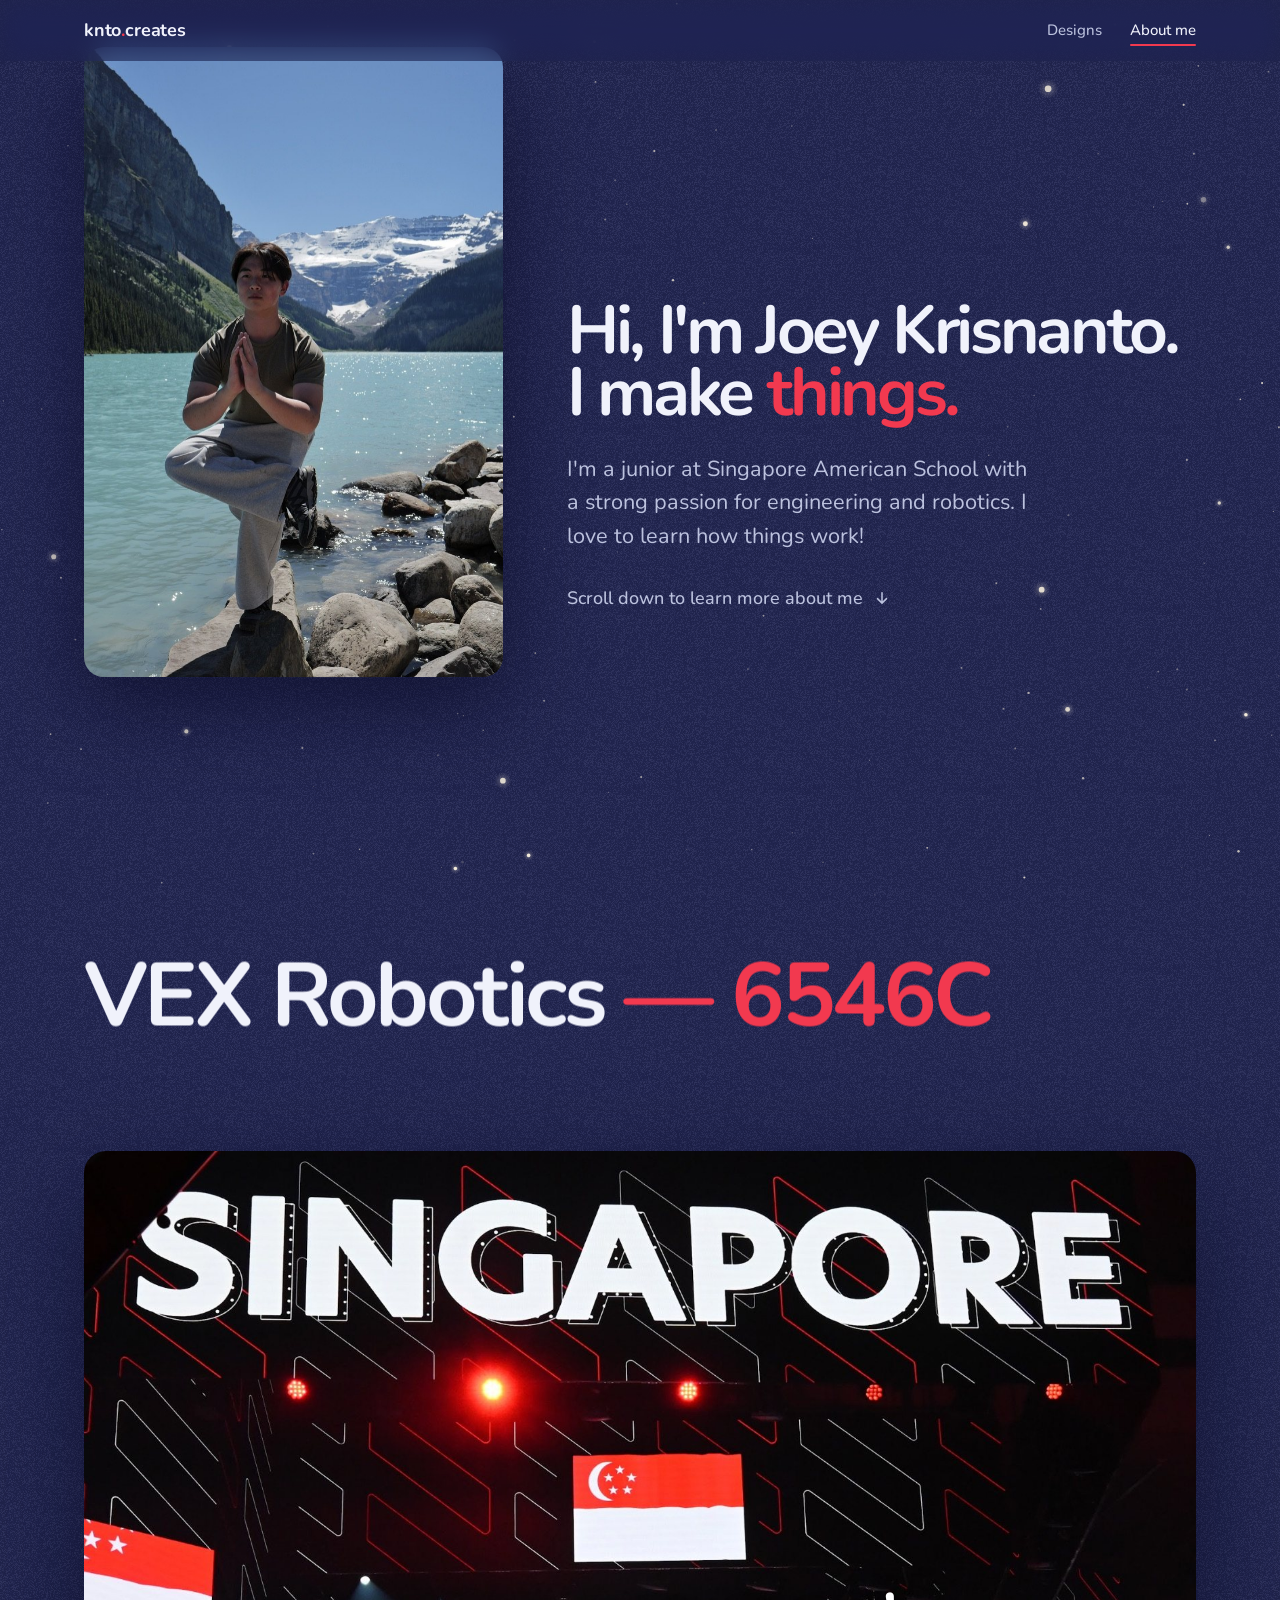
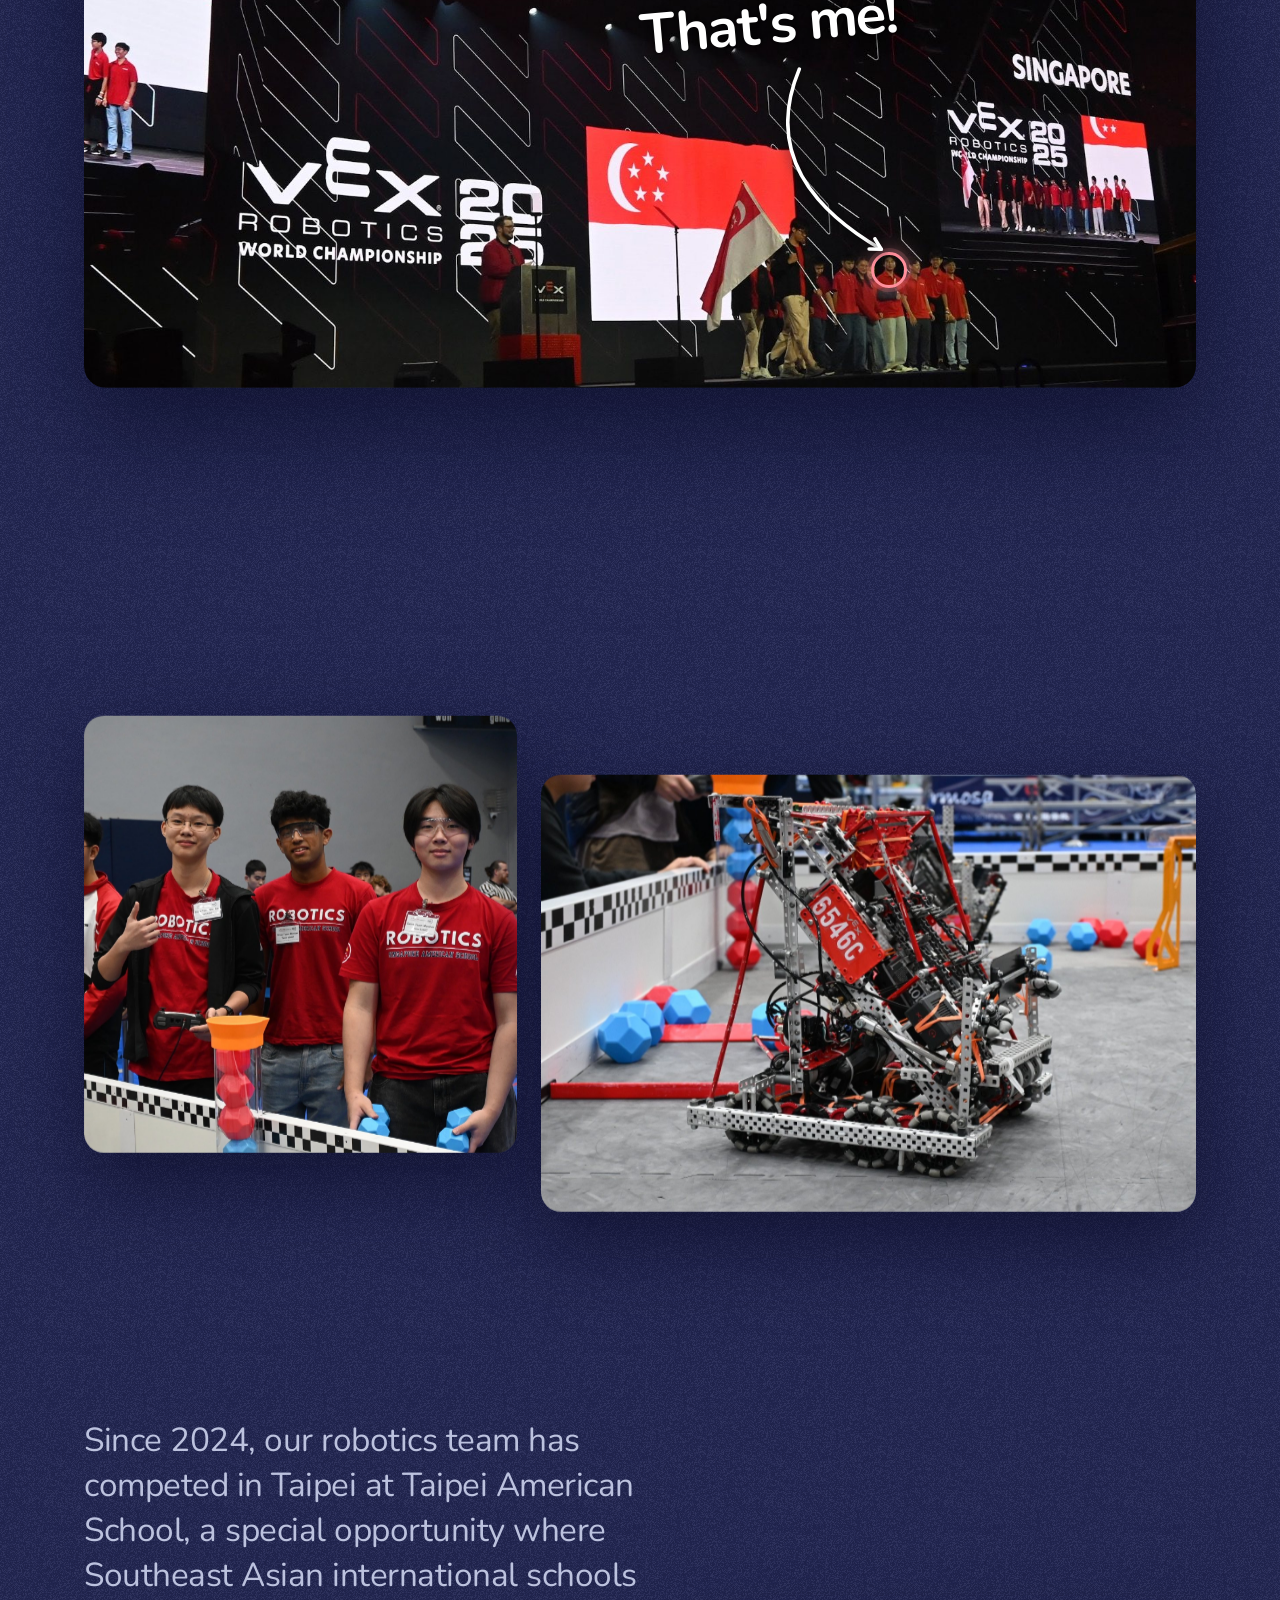
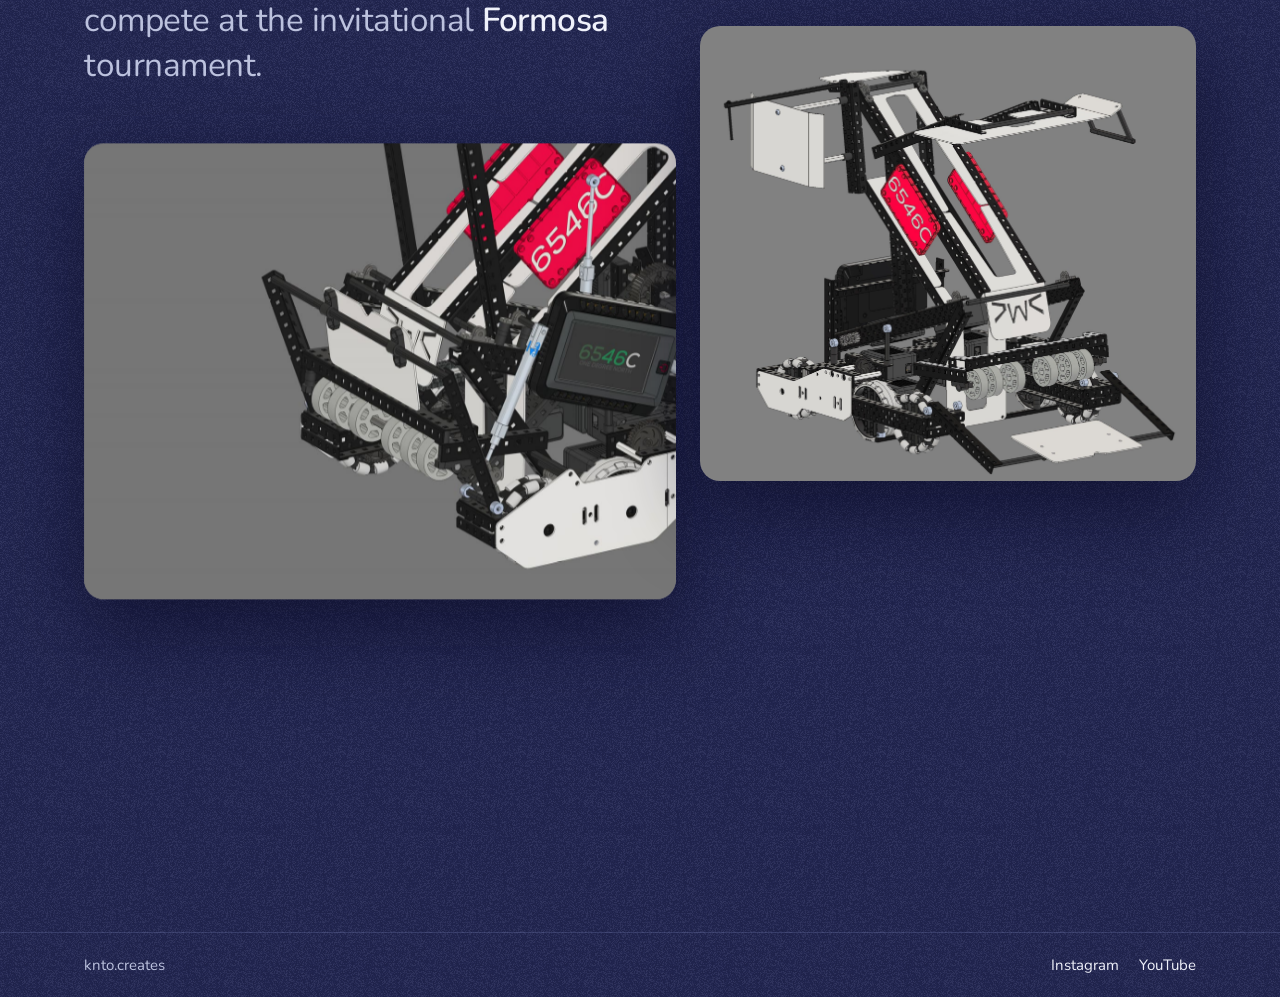
==== about.html @ 9577319a "Red accents, larger Worlds photo, team story and reliable CAD clip Accent color is now red across th" ====
<!doctype html>
<html lang="en">
<head>
  <meta charset="utf-8" />
  <meta name="viewport" content="width=device-width, initial-scale=1" />
  <script>document.documentElement.classList.add("js")</script>
  <link rel="preconnect" href="https://fonts.googleapis.com" />
  <link rel="preconnect" href="https://fonts.gstatic.com" crossorigin />
  <link href="https://fonts.googleapis.com/css2?family=Nunito:wght@400;500;600;700&display=swap" rel="stylesheet" />
  <link rel="stylesheet" href="css/style.css?v=__V__" />
  <script type="importmap">
    { "imports": {
      "three": "./vendor/three/three.module.js",
      "three/addons/": "./vendor/three/addons/"
    } }
  </script>
  <title>About me | knto.creates</title>
  <meta name="description" content="Free Fusion 360 designs, explained and fabricated with 3D printing and laser cutting." />
</head>
<body>
  <header class="nav">
    <div class="wrap">
      <a class="logo" href="index.html">knto<span class="dot">.</span>creates</a>
      <nav class="nav-links" aria-label="Main">
        <a href="index.html#designs">Designs</a>
        <a href="about.html" aria-current="page">About me</a>
      </nav>
    </div>
  </header>
  <main>
    <section class="about-hero wrap">
      <figure class="me" data-float="0.06" data-fade>
        <img src="images/joey-lake.jpg" width="723" height="1086" alt="Joey balancing on one leg on a rock at a glacier lake" />
      </figure>
      <div class="about-hero-text" data-float="-0.08" data-fade>
        <h1 class="big">
          <span class="line-mask"><span style="--i:0">Hi, I'm Joey Krisnanto.</span></span>
          <span class="line-mask"><span style="--i:1">I make <span class="accent">things.</span></span></span>
        </h1>
        <p class="bio" data-enter style="--i:3">I'm a junior at Singapore American School with a strong passion for engineering and robotics. I love to learn how things work!</p>
        <a class="scroll-more" href="#vex" data-enter style="--i:4">
          Scroll down to learn more about me
          <svg width="18" height="18" viewBox="0 0 24 24" fill="none" stroke="currentColor" stroke-width="2" stroke-linecap="round" stroke-linejoin="round" aria-hidden="true"><path d="M12 5v14M6 13l6 6 6-6"/></svg>
        </a>
      </div>
    </section>

    <section class="vex wrap" id="vex">
      <h2 data-reveal data-float="0.04">VEX Robotics <span class="team">&mdash; 6546C</span></h2>

      <figure class="vex-photo" id="vex-photo">
        <img src="images/vex-worlds-2025.jpg" width="1642" height="1236" loading="lazy" alt="Team Singapore walking on stage at the VEX Robotics World Championship 2025" />
        <span class="target" style="--x:72.4%; --y:86%"></span>
        <p class="thats-me" id="thats-me" style="--x:50%; --y:52%">That's me!</p>
        <svg class="pointer" id="pointer" aria-hidden="true"><path id="pointer-path" /><path id="pointer-head" /></svg>
      </figure>

      <p class="story" data-reveal data-float="0.05">I've represented Singapore at both the <strong>2024 VIQC Middle School World Championship</strong> and the <strong>2025 V5RC High School World Championship</strong>.</p>

      <div class="duo">
        <figure data-reveal data-float="0.04"><img src="images/team-6546c.jpg" width="1518" height="1532" loading="lazy" alt="Joey with two teammates from team 6546C at the field" /></figure>
        <figure data-reveal data-float="0.09" style="--i:1"><img src="images/robot-6546c-formosa.jpg" width="1500" height="1000" loading="lazy" alt="Team 6546C's robot on the field at the Formosa tournament" /></figure>
      </div>

      <p class="story" data-reveal data-float="0.05">Since 2024, our robotics team has competed in Taipei at Taipei American School, a special opportunity where Southeast Asian international schools compete at the invitational <strong>Formosa</strong> tournament.</p>

      <div class="cad-grid">
        <figure class="cad-video" data-reveal data-float="0.04">
          <video id="cad-video" src="media/robot-slider.mp4" poster="media/robot-slider-poster.jpg" width="1280" height="986" muted playsinline preload="auto" aria-label="Fusion 360 motion study of the robot's pneumatic slider folding out the front flap"></video>
          <button class="replay" id="replay" type="button" hidden>
            <svg viewBox="0 0 24 24" width="18" height="18" fill="none" stroke="currentColor" stroke-width="2" stroke-linecap="round" stroke-linejoin="round" aria-hidden="true"><path d="M3 12a9 9 0 1 0 3-6.7L3 8"/><path d="M3 3v5h5"/></svg>
            <span>Replay</span>
          </button>
        </figure>
        <figure class="cad-still" data-reveal data-float="0.09" style="--i:1">
          <img src="images/robot-6546c.jpg" width="2000" height="1833" loading="lazy" alt="Fusion 360 render of team 6546C's VEX robot" />
        </figure>
      </div>

      <p class="story" data-reveal data-float="0.05">My role on my robotics team, <strong>6546C</strong>, is the designer. I CAD and test robots in Fusion before they're even built.</p>
    </section>
  </main>
  <footer>
    <div class="wrap">
      <span>knto.creates</span>
      <span class="links"><a href="#" data-social="instagram">Instagram</a><a href="#" data-social="youtube">YouTube</a></span>
    </div>
  </footer>
  <script type="module" src="js/site.js?v=__V__"></script>
  <script>
    // Animated arrow from "That's me!" to Joey, both drawn on top of the photo
    const photo = document.getElementById("vex-photo"), label = document.getElementById("thats-me");
    const svg = document.getElementById("pointer"), path = document.getElementById("pointer-path"), head = document.getElementById("pointer-head");
    function drawArrow() {
      const W = photo.clientWidth, H = photo.clientHeight;
      svg.setAttribute("viewBox", `0 0 ${W} ${H}`);
      const tx = W * 0.724, ty = H * 0.86, r = Math.max(14, W * 0.014);
      const sx = label.offsetLeft + label.offsetWidth * 0.62, sy = label.offsetTop + label.offsetHeight + 6;
      const ex = tx - r * 0.5, ey = ty - r - 6;
      const cx = sx - W * 0.04, cy = (sy + ey) / 2 + H * 0.02;
      path.setAttribute("d", `M${sx} ${sy} Q${cx} ${cy} ${ex} ${ey}`);
      const ang = Math.atan2(ey - cy, ex - cx), s = Math.max(10, W * 0.011);
      head.setAttribute("d", `M${ex - s * Math.cos(ang - 0.5)} ${ey - s * Math.sin(ang - 0.5)} L${ex} ${ey} L${ex - s * Math.cos(ang + 0.5)} ${ey - s * Math.sin(ang + 0.5)}`);
      path.style.setProperty("--len", Math.ceil(path.getTotalLength()) + 2); head.style.setProperty("--len", 40);
    }
    const img = photo.querySelector("img");
    (img.complete ? Promise.resolve() : new Promise((r) => (img.onload = r))).then(drawArrow);
    document.fonts.ready.then(drawArrow);
    addEventListener("resize", drawArrow);
    new IntersectionObserver(([e], o) => { if (e.isIntersecting) { drawArrow(); photo.classList.add("play"); o.disconnect(); } }, { threshold: 0.5 }).observe(photo);

    // Fusion recording: plays once when it is fully in view, then rests on its last frame.
    // If the browser blocks autoplay (e.g. Safari Low Power Mode) the button offers Play instead.
    const vid = document.getElementById("cad-video"), btn = document.getElementById("replay"), btnLabel = btn.querySelector("span");
    vid.muted = true; vid.defaultMuted = true; vid.playbackRate = 0.75;
    const start = () => { vid.currentTime = 0; vid.playbackRate = 0.75; btn.hidden = true;
      vid.play().catch(() => { btnLabel.textContent = "Play"; btn.hidden = false; }); };
    vid.addEventListener("ended", () => { btnLabel.textContent = "Replay"; btn.hidden = false; });
    btn.addEventListener("click", start);
    vid.addEventListener("click", () => { if (vid.paused) start(); });
    if (matchMedia("(prefers-reduced-motion: reduce)").matches) { btnLabel.textContent = "Play"; btn.hidden = false; }
    else new IntersectionObserver(([e], o) => { if (e.intersectionRatio >= 0.85) { o.disconnect(); setTimeout(start, 350); } }, { threshold: [0.85] }).observe(vid);
  </script>
</body>
</html>
---- css/style.css ----
/* ---- Colors: gym + macOS browser palette, saturated ---- */
:root {
  --bg: #222650;
  --surface: rgba(17, 19, 46, 0.62);
  --surface-solid: #15173a;
  --surface-raised: #262f4f;
  --text: #f0f2fb;
  --muted: #bcc2de;
  --line: rgba(180, 190, 255, 0.16);
  --accent: #f2394f;
  --accent-hover: #ff5a6d;
  --sky: #ff8f9c;
  --rose: #e04b70;
  --wine: #5c2440;
  --ease-out: cubic-bezier(0.23, 1, 0.32, 1);
  --gutter: clamp(16px, 5vw, 64px);
  --max: 1240px;
  color-scheme: dark;
  font-family: 'Avenir Next', Avenir, 'Nunito', system-ui, sans-serif;
  color: var(--text);
}

@view-transition { navigation: auto; }
::view-transition-old(root), ::view-transition-new(root) { animation-duration: 260ms; animation-timing-function: var(--ease-out); }
::view-transition-group(*) { animation-duration: 520ms; animation-timing-function: var(--ease-out); }

* { box-sizing: border-box; }
html { scroll-behavior: smooth; }
html { background: var(--bg) var(--grain, none) repeat; }
body { margin: 0; min-height: 100vh; display: flex; flex-direction: column; background: transparent; -webkit-font-smoothing: antialiased; }
.sky { position: fixed; inset: 0; width: 100vw; height: 100vh; z-index: 0; pointer-events: none; }
[data-float] { will-change: translate; }
main { flex: 1; position: relative; z-index: 1; }
footer { position: relative; z-index: 1; }
a { color: inherit; }
img { display: block; max-width: 100%; }
button { font: inherit; cursor: pointer; }
::selection { background: var(--wine); color: var(--text); }
:focus-visible { outline: 2px solid var(--sky); outline-offset: 3px; }
.wrap { width: 100%; max-width: var(--max); margin: 0 auto; padding-left: var(--gutter); padding-right: var(--gutter); }
.dot { color: var(--accent); }

/* ---- Nav ---- */
.nav { position: sticky; top: 0; z-index: 20; background: rgba(30, 33, 72, 0.55); backdrop-filter: blur(14px) saturate(140%); -webkit-backdrop-filter: blur(14px) saturate(140%); border-bottom: 1px solid transparent; transition: border-color 200ms ease; }
.nav.scrolled { border-bottom-color: var(--line); }
.nav .wrap { display: flex; align-items: center; justify-content: space-between; height: 60px; }
.logo { font-weight: 700; font-size: 18px; text-decoration: none; letter-spacing: -0.01em; }
.nav-links { display: flex; gap: 28px; }
.nav-links a { position: relative; text-decoration: none; color: var(--muted); font-weight: 500; font-size: 15px; padding: 6px 0; transition: color 160ms ease; }
.nav-links a::after { content: ""; position: absolute; left: 0; right: 0; bottom: 0; height: 2px; border-radius: 2px; background: var(--accent); transform: scaleX(0); transform-origin: right; transition: transform 280ms var(--ease-out); }
.nav-links a:hover { color: var(--text); }
.nav-links a:hover::after, .nav-links a[aria-current="page"]::after { transform: scaleX(1); transform-origin: left; }
.nav-links a[aria-current="page"] { color: var(--text); }

/* ---- Motion ---- */
.line-mask { display: block; clip-path: inset(-0.2em -1em -0.14em -1em); }
.line-mask > span { display: inline-block; transform: translateY(110%); animation: rise 900ms var(--ease-out) forwards; animation-delay: calc(var(--i, 0) * 110ms + 100ms); }
@keyframes rise { to { transform: none; } }
[data-enter] { opacity: 0; transform: translateY(10px); animation: enter 700ms var(--ease-out) forwards; animation-delay: calc(var(--i, 0) * 90ms + 300ms); }
@keyframes enter { to { opacity: 1; transform: none; } }
.js [data-reveal] { opacity: 0; transform: translateY(18px); transition: opacity 700ms var(--ease-out), transform 700ms var(--ease-out); transition-delay: calc(var(--i, 0) * 70ms); }
.js [data-reveal].in { opacity: 1; transform: none; }

/* ---- Home hero ---- */
.hero { min-height: calc(100svh - 60px); display: flex; flex-direction: column; justify-content: center; padding-bottom: 60px; }
.big { white-space: nowrap; font-size: clamp(56px, 15vw, 220px); line-height: 0.92; letter-spacing: -0.05em; font-weight: 700; margin: 0; }
.hero .lede { font-size: clamp(18px, 1.8vw, 22px); color: var(--muted); margin: 28px 0 0; line-height: 1.5; max-width: 40ch; }

/* ---- Designs list ---- */
.section { padding-bottom: 120px; }
.section h2 { font-size: clamp(36px, 5vw, 60px); letter-spacing: -0.035em; margin: 0; line-height: 1; padding-bottom: 20px; border-bottom: 1px solid var(--line); }
.index { list-style: none; margin: 0; padding: 0; }
.row { border-bottom: 1px solid var(--line); }
.row a { display: grid; grid-template-columns: 168px minmax(0, 1fr) 28px; align-items: center; gap: 28px; padding: 20px 0; text-decoration: none; position: relative; }
.row a::before { content: ""; position: absolute; inset: 0 calc(var(--gutter) * -0.5); background: var(--surface); backdrop-filter: blur(10px); -webkit-backdrop-filter: blur(10px); border-radius: 14px; opacity: 0; transition: opacity 240ms ease; z-index: -1; }
.row .thumb { aspect-ratio: 4 / 3; background: var(--surface); overflow: hidden; border-radius: 10px; }
.row .thumb img { width: 100%; height: 100%; object-fit: cover; transition: transform 600ms var(--ease-out); }
.row h3 { margin: 0; font-size: clamp(22px, 2.6vw, 32px); letter-spacing: -0.02em; font-weight: 600; transition: color 200ms ease; }
.row p { margin: 6px 0 0; color: var(--muted); font-size: 16px; line-height: 1.45; max-width: 52ch; }
.row .arrow { color: var(--muted); transition: transform 300ms var(--ease-out), color 200ms ease; }
@media (hover: hover) and (pointer: fine) {
  .row a:hover::before { opacity: 1; }
  .row a:hover h3 { color: var(--sky); }
  .row a:hover .thumb img { transform: scale(1.06); }
  .row a:hover .arrow { transform: translateX(6px); color: var(--text); }
}

/* ---- Buttons ---- */
.btn { display: inline-flex; align-items: center; gap: 10px; text-decoration: none; padding: 11px 16px; border-radius: 10px; font-weight: 600; font-size: 15px; background: var(--surface-raised); border: 1px solid #34406a; color: var(--text); transition: transform 160ms var(--ease-out), background-color 160ms ease, border-color 160ms ease; }
.btn:hover { background: #2f3a60; border-color: #46548a; }
.btn:active { transform: scale(0.97); }
.btn.primary { background: var(--accent); border-color: var(--accent); color: #fff; }
.btn.primary:hover { background: var(--accent-hover); border-color: var(--accent-hover); }
.btn[aria-disabled="true"] { pointer-events: none; color: #7d84a8; background: #1b1e3d; border-color: #2a2f55; }
.btn.primary[aria-disabled="true"] { background: #5c1d2b; border-color: #5c1d2b; color: #e7a3ad; }
.btn svg { width: 18px; height: 18px; flex: none; }

/* ---- Design detail ---- */
.detail { display: grid; grid-template-columns: minmax(0, 1.35fr) minmax(0, 1fr); gap: 48px; padding-top: 36px; padding-bottom: 96px; align-items: start; }
.viewer-wrap { position: sticky; top: 84px; }
.viewer { aspect-ratio: 1 / 1; max-height: calc(100vh - 140px); width: 100%; background: var(--surface); backdrop-filter: blur(14px); -webkit-backdrop-filter: blur(14px); border: 1px solid var(--line); border-radius: 18px; overflow: hidden; position: relative; }
.viewer canvas, .viewer iframe { display: block; width: 100%; height: 100%; border: 0; touch-action: none; }
.viewer-bar { display: flex; flex-wrap: wrap; gap: 4px 16px; margin-top: 12px; font-size: 14px; color: var(--muted); }
.viewer-bar kbd { font-family: inherit; font-weight: 600; color: var(--text); }
.viewer-bar .touch { display: none; }
@media (pointer: coarse) { .viewer-bar > span { display: none; } .viewer-bar > .touch { display: inline; } }
.viewer .tools { position: absolute; top: 12px; right: 12px; display: flex; gap: 6px; z-index: 3; }
.icon-btn { width: 36px; height: 36px; display: grid; place-items: center; border-radius: 10px; background: rgba(22, 24, 41, 0.85); border: 1px solid var(--line); color: var(--muted); transition: color 160ms ease, transform 160ms var(--ease-out); }
.icon-btn:hover { color: var(--text); }
.icon-btn:active { transform: scale(0.94); }
.icon-btn svg { width: 18px; height: 18px; }
.info .crumb { color: var(--muted); font-size: 15px; font-weight: 500; text-decoration: none; display: inline-flex; gap: 8px; transition: color 160ms ease; }
.info .crumb:hover { color: var(--text); }
.info .crumb span { transition: transform 240ms var(--ease-out); }
.info .crumb:hover span { transform: translateX(-4px); }
.info { display: flex; flex-direction: column; }
.info h1 { font-size: clamp(40px, 4.8vw, 68px); letter-spacing: -0.035em; line-height: 1; margin: 24px 0 12px; }
.info .date { display: block; color: var(--muted); font-size: 16px; }
.info .label { display: block; font-size: 14px; font-weight: 600; color: var(--muted); margin-bottom: 12px; }
.downloads { display: flex; flex-direction: column; align-items: stretch; gap: 10px; margin-top: 40px; max-width: 360px; }
.downloads .label { margin-bottom: 2px; }
.downloads .btn { justify-content: flex-start; padding: 14px 18px; font-size: 16px; }
.downloads .btn.primary { padding: 18px 20px; font-size: 17px; }
.downloads .soon { color: var(--muted); }
.info .lede { font-size: 19px; color: var(--muted); line-height: 1.5; margin: 0 0 24px; }
.specs { display: grid; grid-template-columns: repeat(2, 1fr); gap: 1px; background: var(--line); border-radius: 12px; overflow: hidden; margin: 28px 0 8px; }
.specs div { background: var(--surface); padding: 12px 14px; }
.specs dt { font-size: 13px; color: var(--muted); }
.specs dd { margin: 2px 0 0; font-weight: 600; }
.prose { line-height: 1.7; font-size: 17px; }
.prose h2 { font-size: 22px; letter-spacing: -0.01em; margin: 40px 0 10px; }
.prose p { margin: 0 0 14px; color: #e2e5f3; }
.prose ul { padding: 0; margin: 0 0 14px; list-style: none; }
.prose li { margin-bottom: 8px; padding-left: 20px; position: relative; color: #e2e5f3; }
.prose li::before { content: ""; position: absolute; left: 2px; top: 0.7em; width: 7px; height: 7px; border-radius: 2px; background: var(--accent); }
.prose em { color: var(--muted); }
.actions { display: flex; flex-wrap: wrap; gap: 10px; }
.watch { margin-top: 40px; padding-top: 28px; border-top: 1px solid var(--line); max-width: 360px; }

/* ---- About: intro slides away on scroll ---- */
.intro-track { height: 150svh; }
.intro { position: sticky; top: 60px; height: calc(100svh - 60px); display: flex; align-items: center; overflow: hidden; }
.intro .big { font-size: clamp(48px, 10.5vw, 160px); will-change: transform, opacity; }
.intro .big .accent { color: var(--accent); }
.about-body { position: relative; margin-top: -72svh; padding-top: 40px; padding-bottom: 120px; }
.about { display: grid; grid-template-columns: minmax(0, 0.85fr) minmax(0, 1.15fr); gap: 56px; align-items: start; }
.about-body h2 { font-size: clamp(40px, 6vw, 76px); letter-spacing: -0.04em; line-height: 1; margin: 0 0 40px; }
.photo-slot { aspect-ratio: 4 / 5; border: 1px dashed rgba(180, 190, 255, 0.3); border-radius: 18px; background: var(--surface); backdrop-filter: blur(14px); -webkit-backdrop-filter: blur(14px); display: grid; place-items: center; overflow: hidden; color: var(--muted); }
.photo-slot img { width: 100%; height: 100%; object-fit: cover; }
.textbox { background: var(--surface); backdrop-filter: blur(14px); -webkit-backdrop-filter: blur(14px); border: 1px solid var(--line); border-radius: 18px; padding: clamp(24px, 4vw, 52px); }
.textbox ul { list-style: none; padding: 0; margin: 0; }
.textbox li { display: grid; grid-template-columns: 22px 1fr; gap: 10px; padding: 18px 0; border-bottom: 1px solid var(--line); font-size: clamp(18px, 1.7vw, 21px); line-height: 1.45; }
.textbox li:first-child { padding-top: 0; }
.textbox li::before { content: ""; width: 10px; height: 10px; border-radius: 3px; margin-top: 0.55em; background: var(--accent); }
.textbox li:nth-child(2)::before { background: var(--sky); }
.textbox li:nth-child(3)::before { background: var(--rose); }
.socials { display: flex; flex-wrap: wrap; gap: 10px; margin-top: 32px; }

/* ---- Footer ---- */
footer { border-top: 1px solid var(--line); color: var(--muted); font-size: 15px; }
footer .wrap { display: flex; justify-content: space-between; gap: 16px; padding-top: 22px; padding-bottom: 22px; flex-wrap: wrap; }
footer a { text-decoration: none; color: var(--text); transition: color 160ms ease; }
footer a:hover { color: var(--sky); }
footer .links { display: flex; gap: 20px; }

@media (max-width: 900px) {
  .detail, .about { grid-template-columns: 1fr; gap: 32px; }
  .viewer-wrap { position: relative; top: 0; }
  .photo-slot { max-width: 420px; }
  .row a { grid-template-columns: 112px minmax(0, 1fr) 20px; gap: 16px; }
  .row p { font-size: 15px; }
}
@media (prefers-reduced-motion: reduce) {
  *, *::before, *::after { animation-duration: 1ms !important; animation-delay: 0ms !important; transition-duration: 1ms !important; scroll-behavior: auto !important; }
  .js [data-reveal] { opacity: 1; transform: none; }
}

/* ---- About: photo + intro, then VEX ---- */
.about-hero { min-height: calc(100svh - 60px); display: grid; grid-template-columns: minmax(0, 0.8fr) minmax(0, 1.2fr); gap: clamp(28px, 5vw, 80px); align-items: center; padding-top: 32px; padding-bottom: 48px; }
.me { margin: 0; border-radius: 20px; overflow: hidden; max-height: calc(100svh - 140px); aspect-ratio: 723 / 1086; justify-self: start; width: 100%; box-shadow: 0 30px 80px rgba(5, 6, 30, 0.55); }
.me img { width: 100%; height: 100%; object-fit: cover; opacity: 0; transform: scale(1.06); animation: settle 1300ms var(--ease-out) 120ms forwards; }
@keyframes settle { to { opacity: 1; transform: none; } }

.about-hero-text { min-width: 0; }
.about-hero .big { font-size: clamp(44px, 7.2vw, 124px); }
.about-hero .big .accent { color: var(--accent); }
.about-hero .bio { font-size: clamp(18px, 1.7vw, 23px); line-height: 1.55; color: var(--muted); max-width: 36ch; margin: 28px 0 0; }
.scroll-more { display: inline-flex; align-items: center; gap: 10px; margin-top: 32px; color: var(--muted); text-decoration: none; font-size: 18px; font-weight: 500; transition: color 160ms ease; }
.scroll-more:hover { color: var(--text); }
.scroll-more svg { animation: bob 1.8s var(--ease-out) infinite; }
@keyframes bob { 0%, 100% { transform: translateY(0); } 50% { transform: translateY(6px); } }

.vex { padding-top: 120px; padding-bottom: 140px; }
.vex h2 { font-size: clamp(44px, 7vw, 96px); letter-spacing: -0.04em; line-height: 1; margin: 0 0 40px; }
@media (max-width: 900px) {
  .about-hero { grid-template-columns: minmax(0, 1fr); align-items: start; padding-top: 24px; gap: 28px; }
  .me { max-height: 62svh; width: auto; height: 62svh; justify-self: center; }
  .vex { padding-top: 72px; }
}
@media (prefers-reduced-motion: reduce) {
  .vex-photo img { clip-path: none; transform: none; }
  .me img, .thats-me, .target, .pointer path { opacity: 1; transform: none; stroke-dashoffset: 0; }
}

/* ---- VEX section ---- */
.vex h2 .team { color: var(--accent); white-space: nowrap; }
.vex-photo { position: relative; margin: 0; border-radius: 22px; overflow: hidden; box-shadow: 0 40px 100px rgba(5, 6, 30, 0); transition: box-shadow 900ms ease 500ms; }
.vex-photo img { display: block; width: 100%; height: auto; clip-path: inset(0 100% 0 0); transform: scale(1.12); transition: clip-path 1300ms var(--ease-out), transform 1900ms var(--ease-out); }
.vex-photo.play { box-shadow: 0 40px 100px rgba(5, 6, 30, 0.6); }
.vex-photo.play img { clip-path: inset(0 0 0 0); transform: scale(1); }
.target { position: absolute; left: var(--x); top: var(--y); width: clamp(22px, 2.8vw, 44px); aspect-ratio: 1; transform: translate(-50%, -50%) scale(2.2); border-radius: 50%; border: 3px solid var(--sky); box-shadow: 0 0 0 4px rgba(255, 143, 156, 0.18), 0 0 24px rgba(255, 143, 156, 0.6); opacity: 0; transition: opacity 400ms ease 1900ms, transform 600ms var(--ease-out) 1900ms; }
.vex-photo.play .target { opacity: 1; transform: translate(-50%, -50%); animation: ping 1.8s ease-out 2.6s infinite; }
@keyframes ping { 0% { box-shadow: 0 0 0 0 rgba(255, 143, 156, 0.6), 0 0 24px rgba(255, 143, 156, 0.6); } 100% { box-shadow: 0 0 0 20px rgba(255, 143, 156, 0), 0 0 24px rgba(255, 143, 156, 0.6); } }
.thats-me { position: absolute; left: var(--x); top: var(--y); margin: 0; font-size: clamp(22px, 4.4vw, 64px); font-weight: 700; letter-spacing: -0.03em; color: #fff; text-shadow: 0 2px 18px rgba(0, 0, 0, 0.85), 0 0 2px rgba(0, 0, 0, 0.6); white-space: nowrap; opacity: 0; transform: translateY(14px) rotate(-5deg); transition: opacity 600ms var(--ease-out) 1100ms, transform 700ms var(--ease-out) 1100ms; }
.vex-photo.play .thats-me { opacity: 1; transform: rotate(-5deg); }
.pointer { position: absolute; inset: 0; width: 100%; height: 100%; pointer-events: none; overflow: visible; }
.pointer path { fill: none; stroke: #fff; stroke-width: 3.5; stroke-linecap: round; stroke-linejoin: round; stroke-dasharray: var(--len, 600); stroke-dashoffset: var(--len, 600); filter: drop-shadow(0 1px 6px rgba(0, 0, 0, 0.8)); }
.vex-photo.play #pointer-path { transition: stroke-dashoffset 900ms cubic-bezier(0.65, 0, 0.35, 1) 1300ms; stroke-dashoffset: 0; }
.vex-photo.play #pointer-head { transition: stroke-dashoffset 250ms ease-out 2150ms; stroke-dashoffset: 0; }

.story { font-size: clamp(22px, 2.6vw, 36px); line-height: 1.35; letter-spacing: -0.015em; max-width: 30ch; margin: 120px 0 56px; color: var(--muted); }
.story strong { color: var(--text); font-weight: 600; }
.duo { display: grid; grid-template-columns: minmax(0, 0.99fr) minmax(0, 1.5fr); gap: 24px; align-items: start; }
.duo figure, .cad-grid figure { margin: 0; }
.duo img { display: block; width: 100%; height: auto; border-radius: 20px; box-shadow: 0 30px 80px rgba(5, 6, 30, 0.55); }
.cad-grid { display: grid; grid-template-columns: minmax(0, 1.3fr) minmax(0, 1.09fr); gap: 24px; align-items: start; }
.cad-video, .cad-still img { border-radius: 20px; overflow: hidden; background: #808080; box-shadow: 0 30px 80px rgba(5, 6, 30, 0.55); }
.cad-video { position: relative; }
.cad-video video, .cad-still img { display: block; width: 100%; height: auto; }
.cad-video video { cursor: pointer; }
.replay { position: absolute; right: 14px; bottom: 14px; display: inline-flex; align-items: center; gap: 8px; padding: 9px 14px; border-radius: 999px; border: 0; background: rgba(18, 20, 44, 0.78); backdrop-filter: blur(8px); -webkit-backdrop-filter: blur(8px); color: #fff; font-weight: 600; font-size: 14px; transition: transform 160ms var(--ease-out), background-color 160ms ease; animation: enter 400ms var(--ease-out); }
.replay:hover { background: rgba(18, 20, 44, 0.92); }
.replay:active { transform: scale(0.96); }
.replay[hidden] { display: none; }
@media (max-width: 900px) {
  .story { margin: 72px 0 36px; }
  .duo, .cad-grid { grid-template-columns: 1fr; gap: 16px; }
}
@media (prefers-reduced-motion: reduce) {
  .vex-photo img { clip-path: none; transform: none; }
  .thats-me, .target, .pointer path { opacity: 1; stroke-dashoffset: 0; }
}
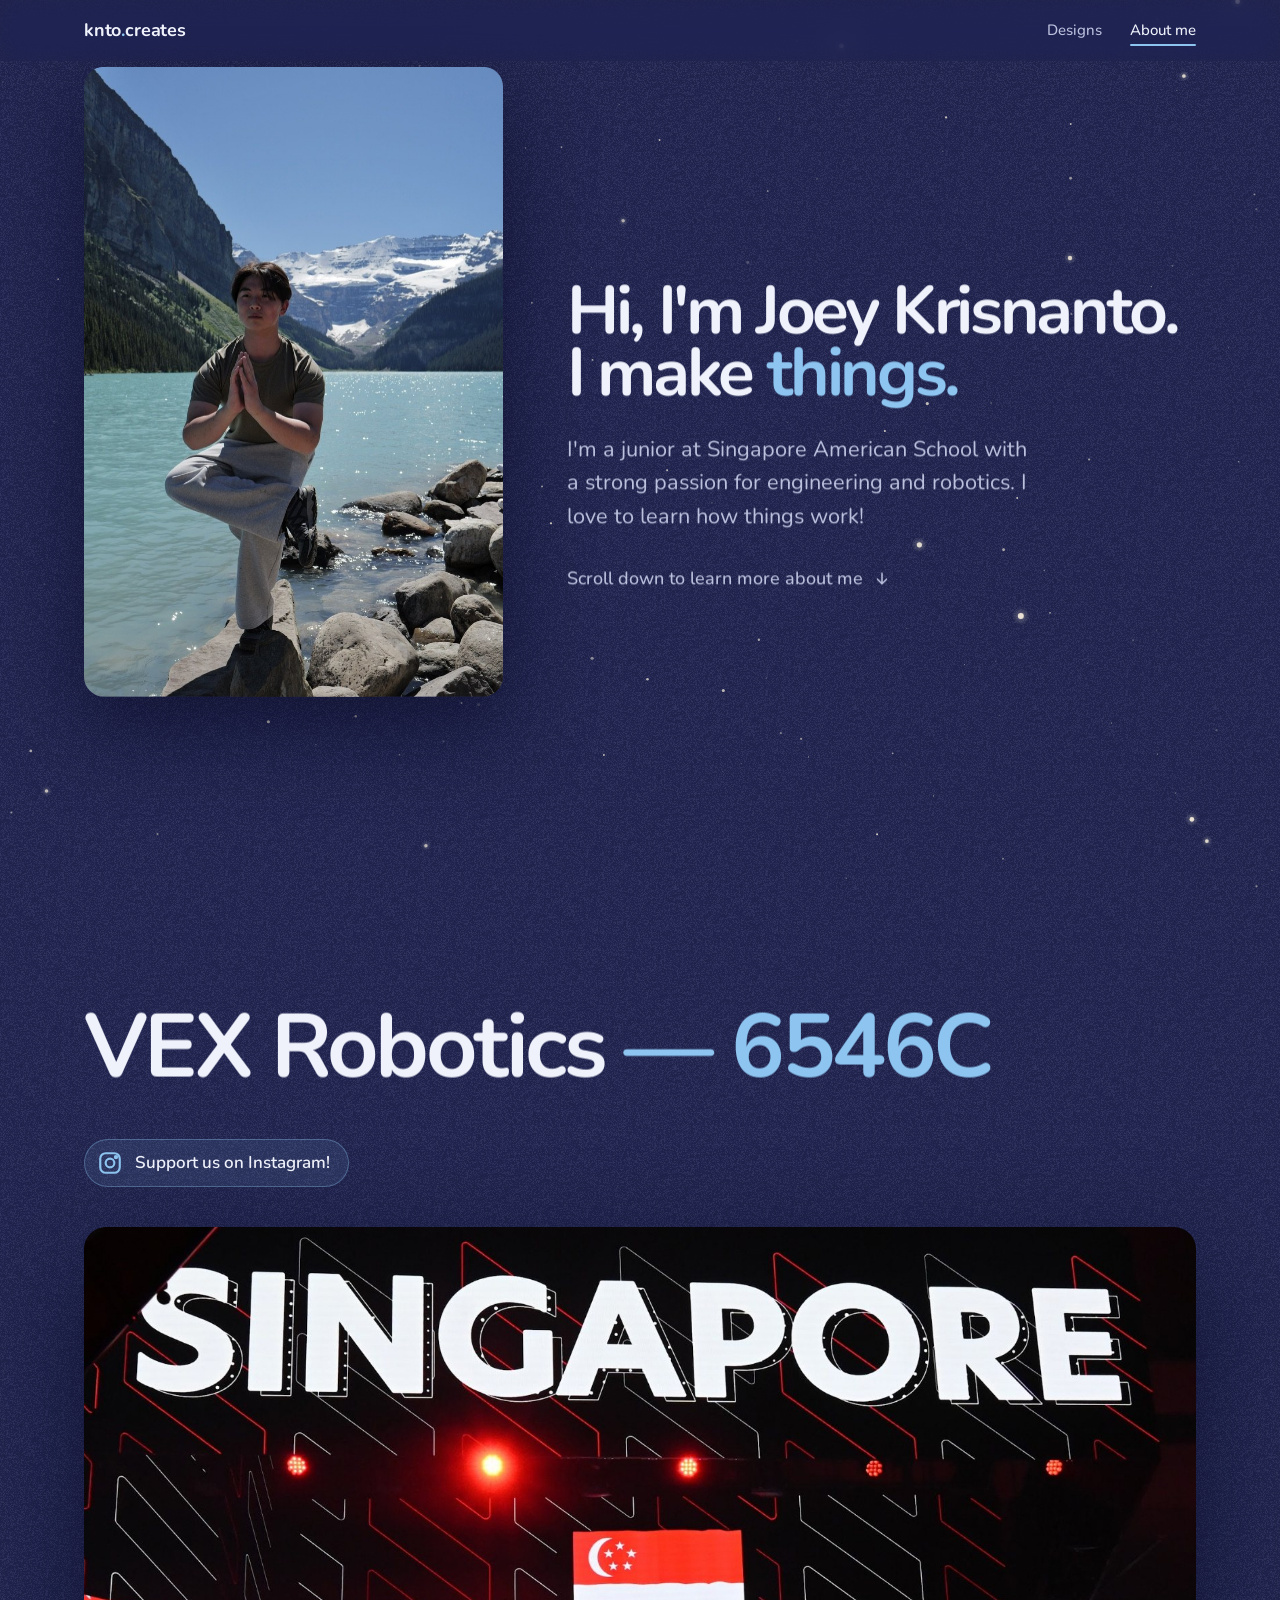
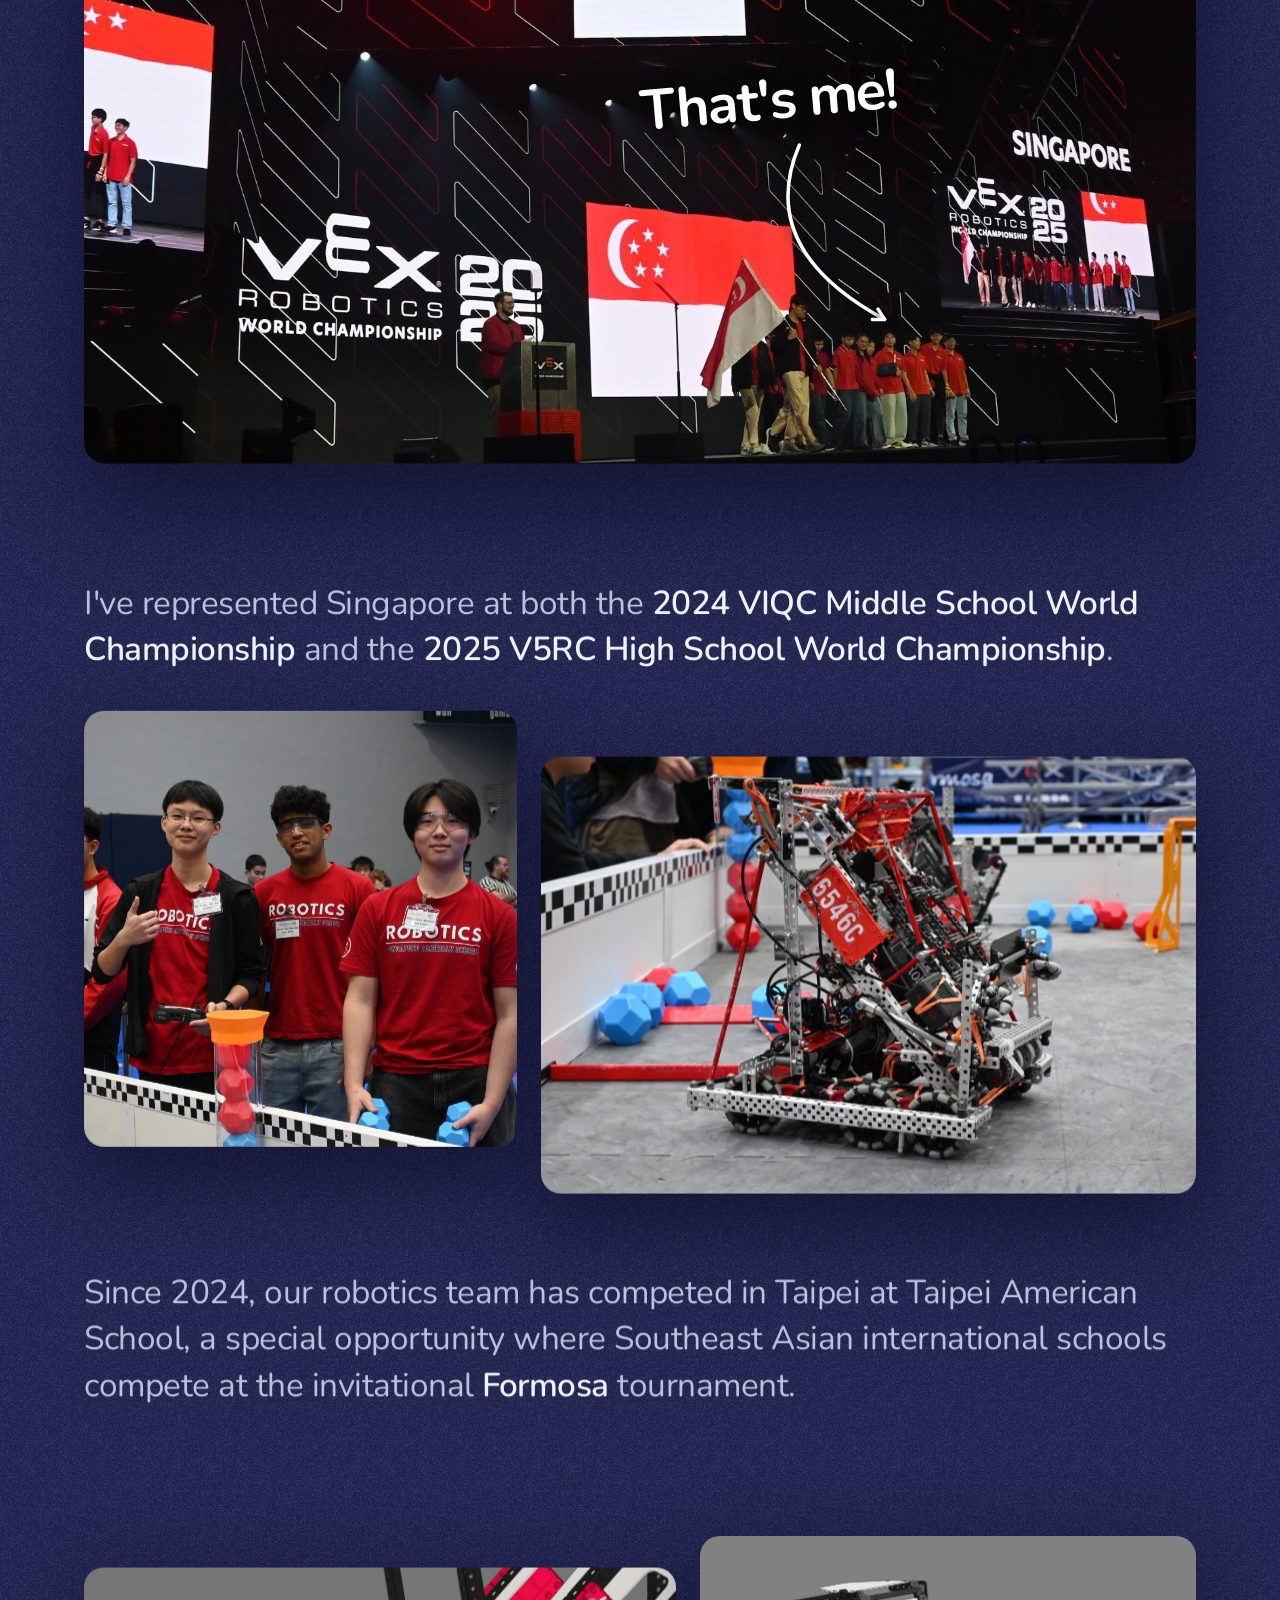
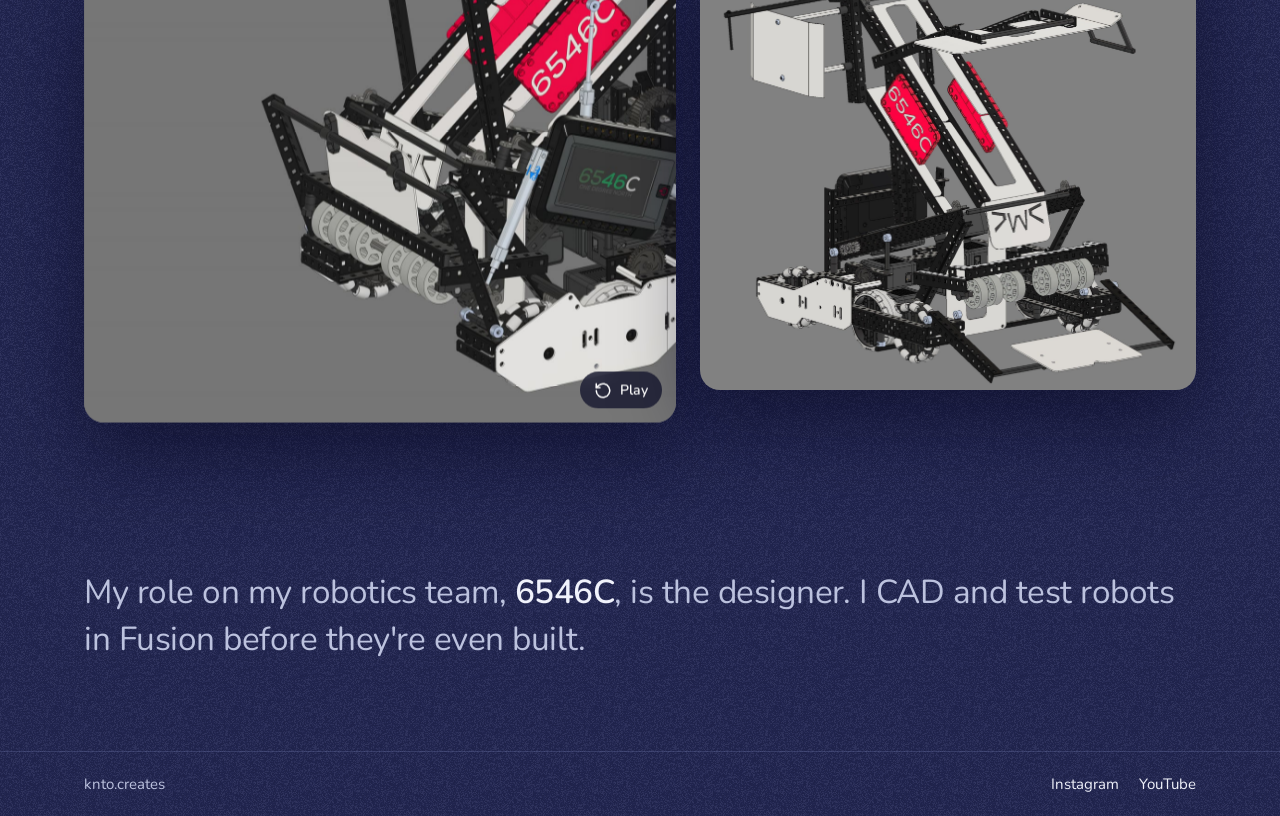
==== commit 12721235: "Sky-blue accents, full-width story text, team Instagram link Accent is now #8dc5f0. Removed the ring" ====
--- a/about.html
+++ b/about.html
@@ -47,10 +47,13 @@
 
     <section class="vex wrap" id="vex">
       <h2 data-reveal data-float="0.04">VEX Robotics <span class="team">&mdash; 6546C</span></h2>
+      <a class="insta" href="https://www.instagram.com/65.46c/" target="_blank" rel="noopener" data-reveal>
+        <svg viewBox="0 0 24 24" fill="none" stroke="currentColor" stroke-width="2" aria-hidden="true"><rect x="3" y="3" width="18" height="18" rx="5"/><circle cx="12" cy="12" r="4"/><circle cx="17.5" cy="6.5" r="1" fill="currentColor"/></svg>
+        Support us on Instagram!
+      </a>
 
       <figure class="vex-photo" id="vex-photo">
         <img src="images/vex-worlds-2025.jpg" width="1642" height="1236" loading="lazy" alt="Team Singapore walking on stage at the VEX Robotics World Championship 2025" />
-        <span class="target" style="--x:72.4%; --y:86%"></span>
         <p class="thats-me" id="thats-me" style="--x:50%; --y:52%">That's me!</p>
         <svg class="pointer" id="pointer" aria-hidden="true"><path id="pointer-path" /><path id="pointer-head" /></svg>
       </figure>
@@ -94,7 +97,7 @@
     function drawArrow() {
       const W = photo.clientWidth, H = photo.clientHeight;
       svg.setAttribute("viewBox", `0 0 ${W} ${H}`);
-      const tx = W * 0.724, ty = H * 0.86, r = Math.max(14, W * 0.014);
+      const tx = W * 0.724, ty = H * 0.845, r = Math.max(8, W * 0.008);
       const sx = label.offsetLeft + label.offsetWidth * 0.62, sy = label.offsetTop + label.offsetHeight + 6;
       const ex = tx - r * 0.5, ey = ty - r - 6;
       const cx = sx - W * 0.04, cy = (sy + ey) / 2 + H * 0.02;
--- a/css/style.css
+++ b/css/style.css
@@ -7,9 +7,9 @@
   --text: #f0f2fb;
   --muted: #bcc2de;
   --line: rgba(180, 190, 255, 0.16);
-  --accent: #f2394f;
-  --accent-hover: #ff5a6d;
-  --sky: #ff8f9c;
+  --accent: #8dc5f0;
+  --accent-hover: #a9d4f5;
+  --sky: #b9ddf8;
   --rose: #e04b70;
   --wine: #5c2440;
   --ease-out: cubic-bezier(0.23, 1, 0.32, 1);
@@ -89,10 +89,10 @@
 .btn { display: inline-flex; align-items: center; gap: 10px; text-decoration: none; padding: 11px 16px; border-radius: 10px; font-weight: 600; font-size: 15px; background: var(--surface-raised); border: 1px solid #34406a; color: var(--text); transition: transform 160ms var(--ease-out), background-color 160ms ease, border-color 160ms ease; }
 .btn:hover { background: #2f3a60; border-color: #46548a; }
 .btn:active { transform: scale(0.97); }
-.btn.primary { background: var(--accent); border-color: var(--accent); color: #fff; }
+.btn.primary { background: var(--accent); border-color: var(--accent); color: #10132e; }
 .btn.primary:hover { background: var(--accent-hover); border-color: var(--accent-hover); }
 .btn[aria-disabled="true"] { pointer-events: none; color: #7d84a8; background: #1b1e3d; border-color: #2a2f55; }
-.btn.primary[aria-disabled="true"] { background: #5c1d2b; border-color: #5c1d2b; color: #e7a3ad; }
+.btn.primary[aria-disabled="true"] { background: #243f5e; border-color: #243f5e; color: #a3c8e6; }
 .btn svg { width: 18px; height: 18px; flex: none; }
 
 /* ---- Design detail ---- */
@@ -208,9 +208,6 @@
 .vex-photo img { display: block; width: 100%; height: auto; clip-path: inset(0 100% 0 0); transform: scale(1.12); transition: clip-path 1300ms var(--ease-out), transform 1900ms var(--ease-out); }
 .vex-photo.play { box-shadow: 0 40px 100px rgba(5, 6, 30, 0.6); }
 .vex-photo.play img { clip-path: inset(0 0 0 0); transform: scale(1); }
-.target { position: absolute; left: var(--x); top: var(--y); width: clamp(22px, 2.8vw, 44px); aspect-ratio: 1; transform: translate(-50%, -50%) scale(2.2); border-radius: 50%; border: 3px solid var(--sky); box-shadow: 0 0 0 4px rgba(255, 143, 156, 0.18), 0 0 24px rgba(255, 143, 156, 0.6); opacity: 0; transition: opacity 400ms ease 1900ms, transform 600ms var(--ease-out) 1900ms; }
-.vex-photo.play .target { opacity: 1; transform: translate(-50%, -50%); animation: ping 1.8s ease-out 2.6s infinite; }
-@keyframes ping { 0% { box-shadow: 0 0 0 0 rgba(255, 143, 156, 0.6), 0 0 24px rgba(255, 143, 156, 0.6); } 100% { box-shadow: 0 0 0 20px rgba(255, 143, 156, 0), 0 0 24px rgba(255, 143, 156, 0.6); } }
 .thats-me { position: absolute; left: var(--x); top: var(--y); margin: 0; font-size: clamp(22px, 4.4vw, 64px); font-weight: 700; letter-spacing: -0.03em; color: #fff; text-shadow: 0 2px 18px rgba(0, 0, 0, 0.85), 0 0 2px rgba(0, 0, 0, 0.6); white-space: nowrap; opacity: 0; transform: translateY(14px) rotate(-5deg); transition: opacity 600ms var(--ease-out) 1100ms, transform 700ms var(--ease-out) 1100ms; }
 .vex-photo.play .thats-me { opacity: 1; transform: rotate(-5deg); }
 .pointer { position: absolute; inset: 0; width: 100%; height: 100%; pointer-events: none; overflow: visible; }
@@ -218,7 +215,7 @@
 .vex-photo.play #pointer-path { transition: stroke-dashoffset 900ms cubic-bezier(0.65, 0, 0.35, 1) 1300ms; stroke-dashoffset: 0; }
 .vex-photo.play #pointer-head { transition: stroke-dashoffset 250ms ease-out 2150ms; stroke-dashoffset: 0; }
 
-.story { font-size: clamp(22px, 2.6vw, 36px); line-height: 1.35; letter-spacing: -0.015em; max-width: 30ch; margin: 120px 0 56px; color: var(--muted); }
+.story { font-size: clamp(22px, 2.6vw, 36px); line-height: 1.4; letter-spacing: -0.015em; max-width: none; margin: 120px 0 56px; color: var(--muted); }
 .story strong { color: var(--text); font-weight: 600; }
 .duo { display: grid; grid-template-columns: minmax(0, 0.99fr) minmax(0, 1.5fr); gap: 24px; align-items: start; }
 .duo figure, .cad-grid figure { margin: 0; }
@@ -238,5 +235,11 @@
 }
 @media (prefers-reduced-motion: reduce) {
   .vex-photo img { clip-path: none; transform: none; }
-  .thats-me, .target, .pointer path { opacity: 1; stroke-dashoffset: 0; }
-}
+  .thats-me, .pointer path { opacity: 1; stroke-dashoffset: 0; }
+}
+
+.insta { display: inline-flex; align-items: center; gap: 12px; margin: -12px 0 40px; padding: 10px 18px 10px 12px; border-radius: 999px; text-decoration: none; font-weight: 600; font-size: 17px; color: var(--text); background: rgba(141, 197, 240, 0.1); border: 1px solid rgba(141, 197, 240, 0.35); transition: background-color 180ms ease, border-color 180ms ease, transform 160ms var(--ease-out); }
+.insta svg { width: 26px; height: 26px; color: var(--accent); transition: transform 300ms var(--ease-out); }
+.insta:hover { background: rgba(141, 197, 240, 0.18); border-color: var(--accent); }
+.insta:hover svg { transform: rotate(-8deg) scale(1.08); }
+.insta:active { transform: scale(0.97); }
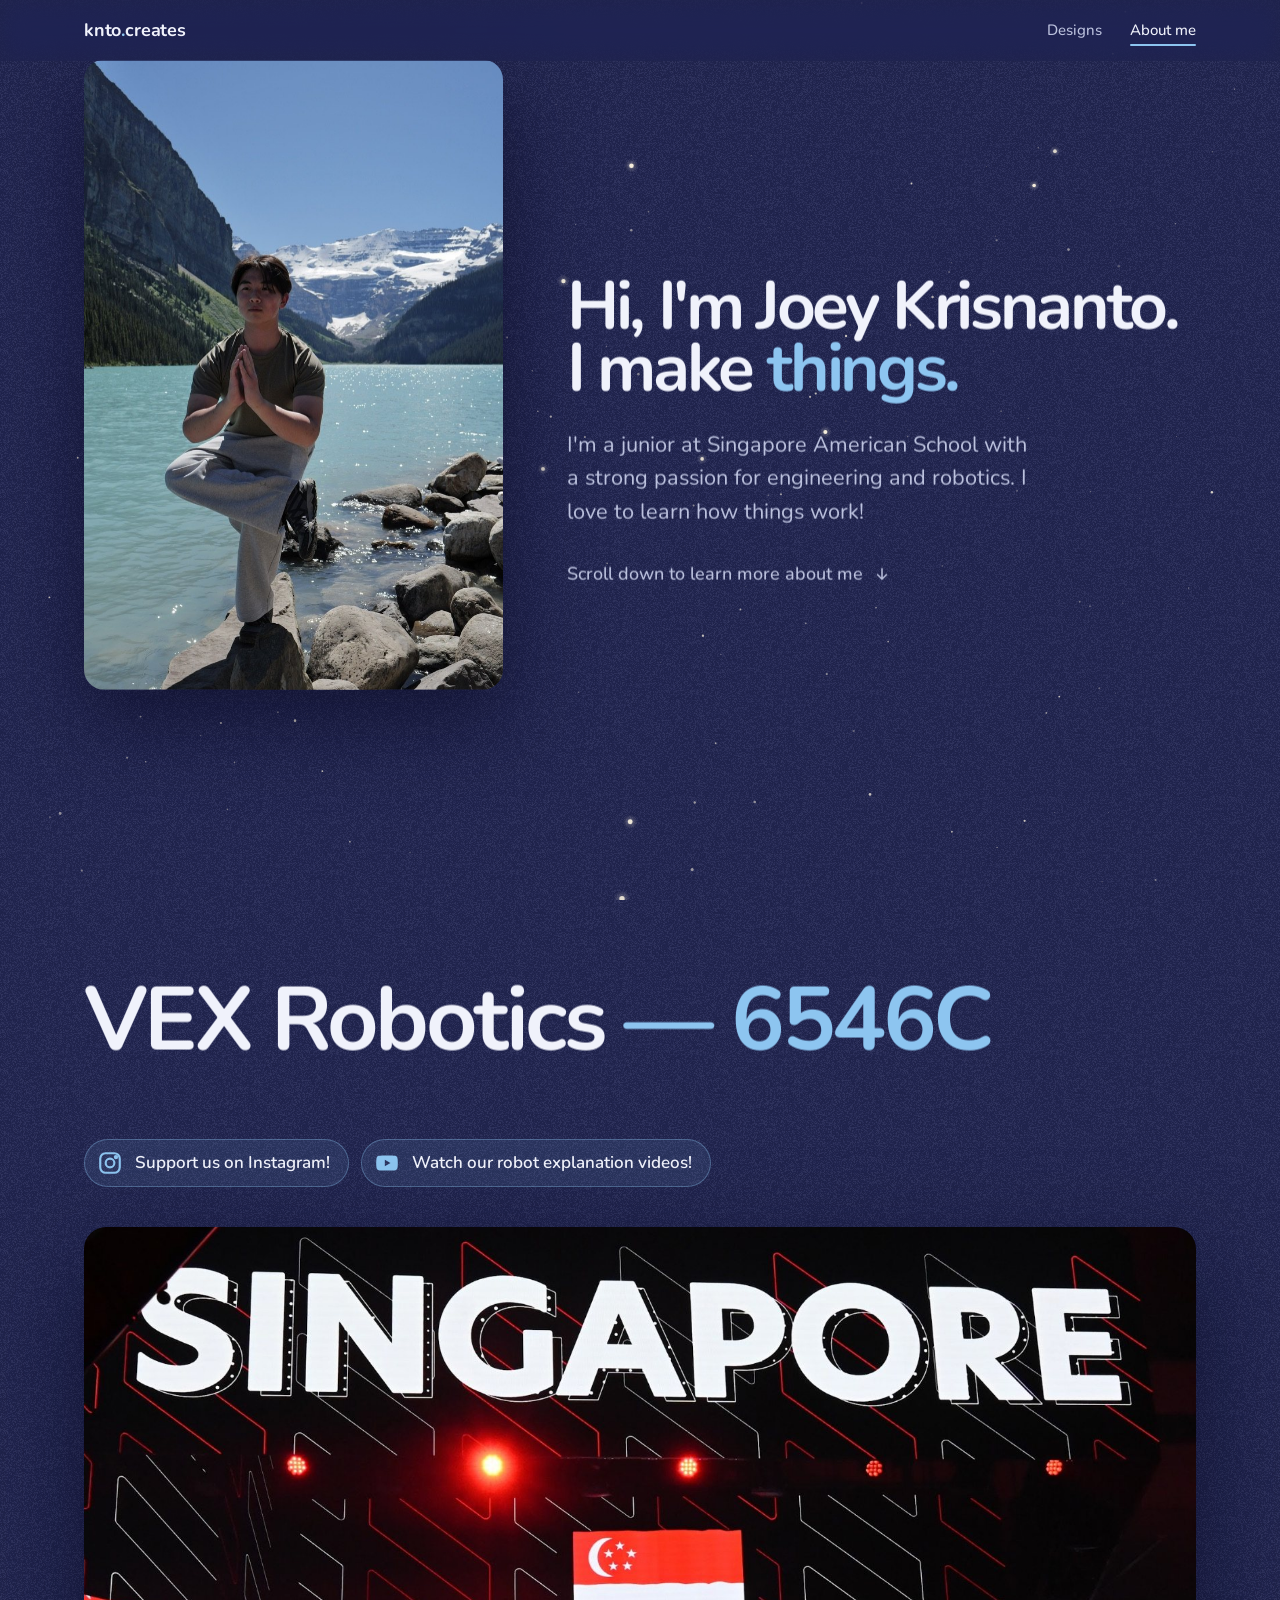
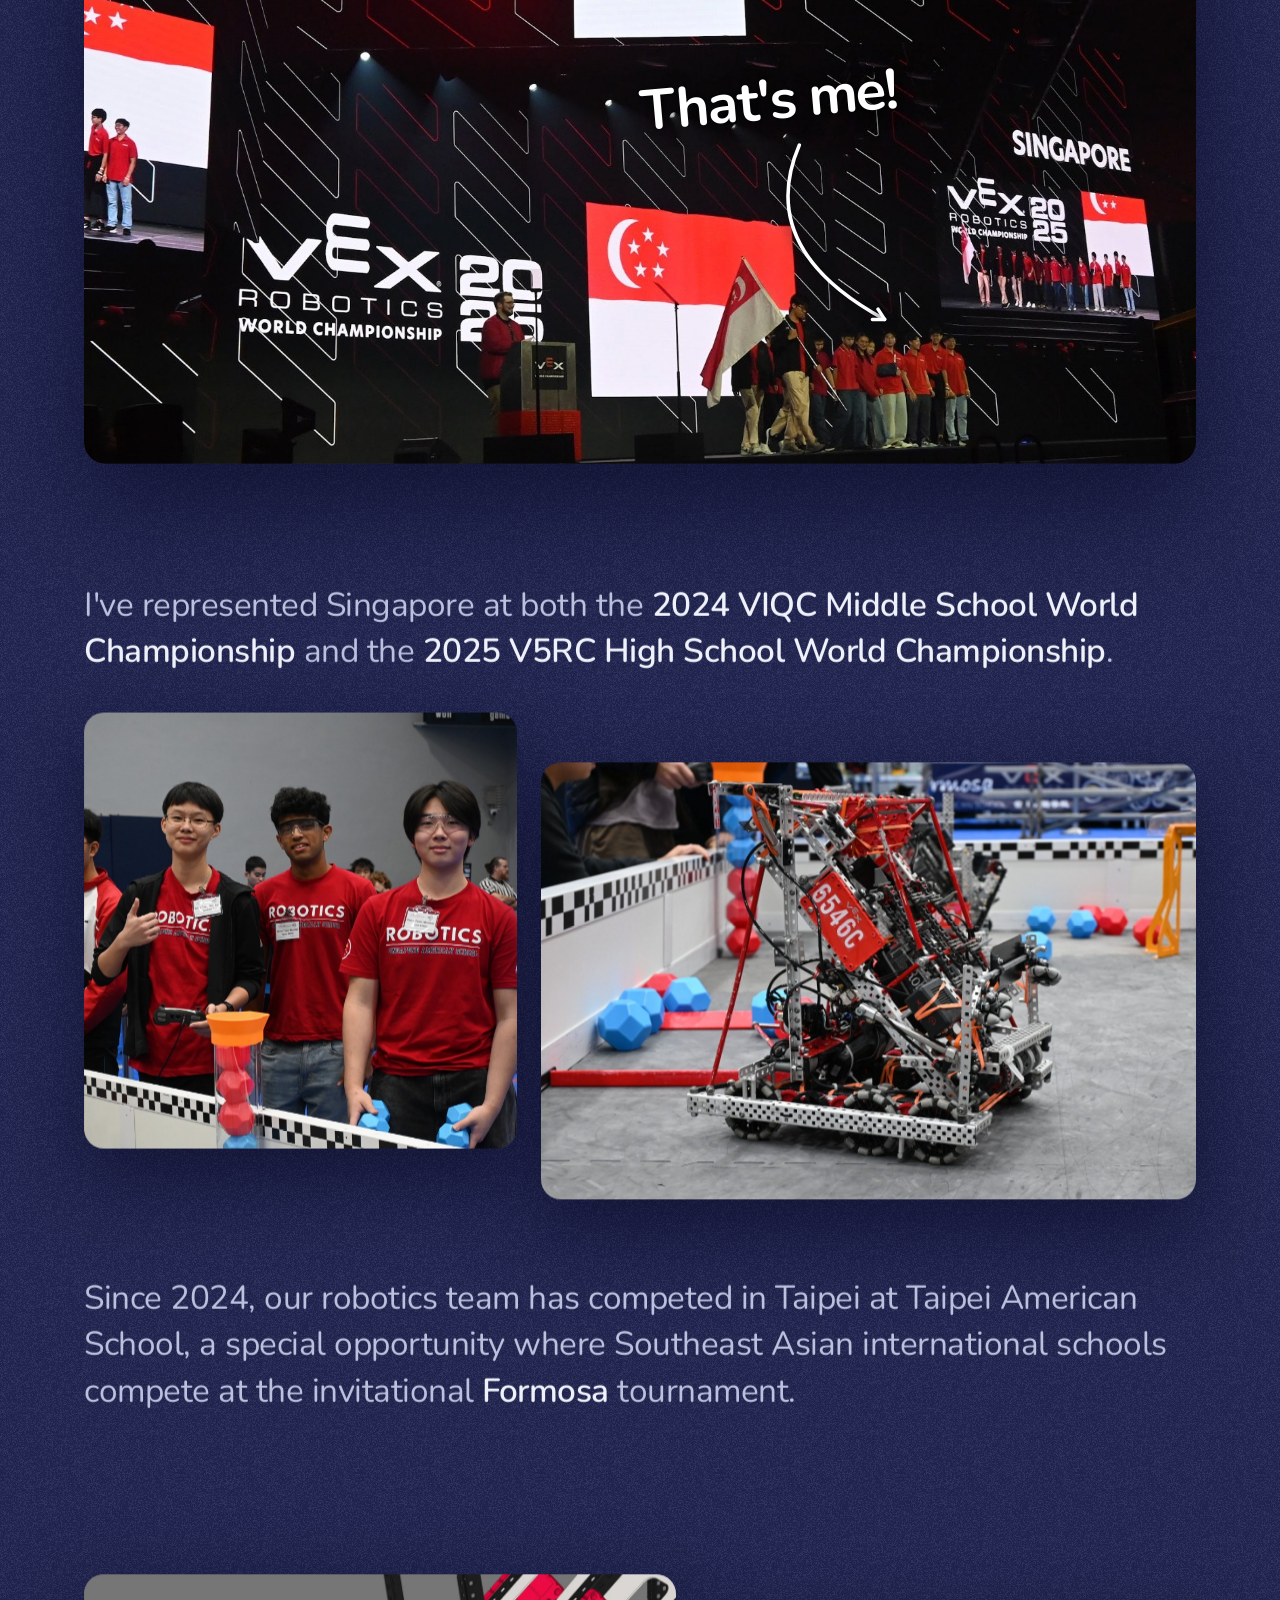
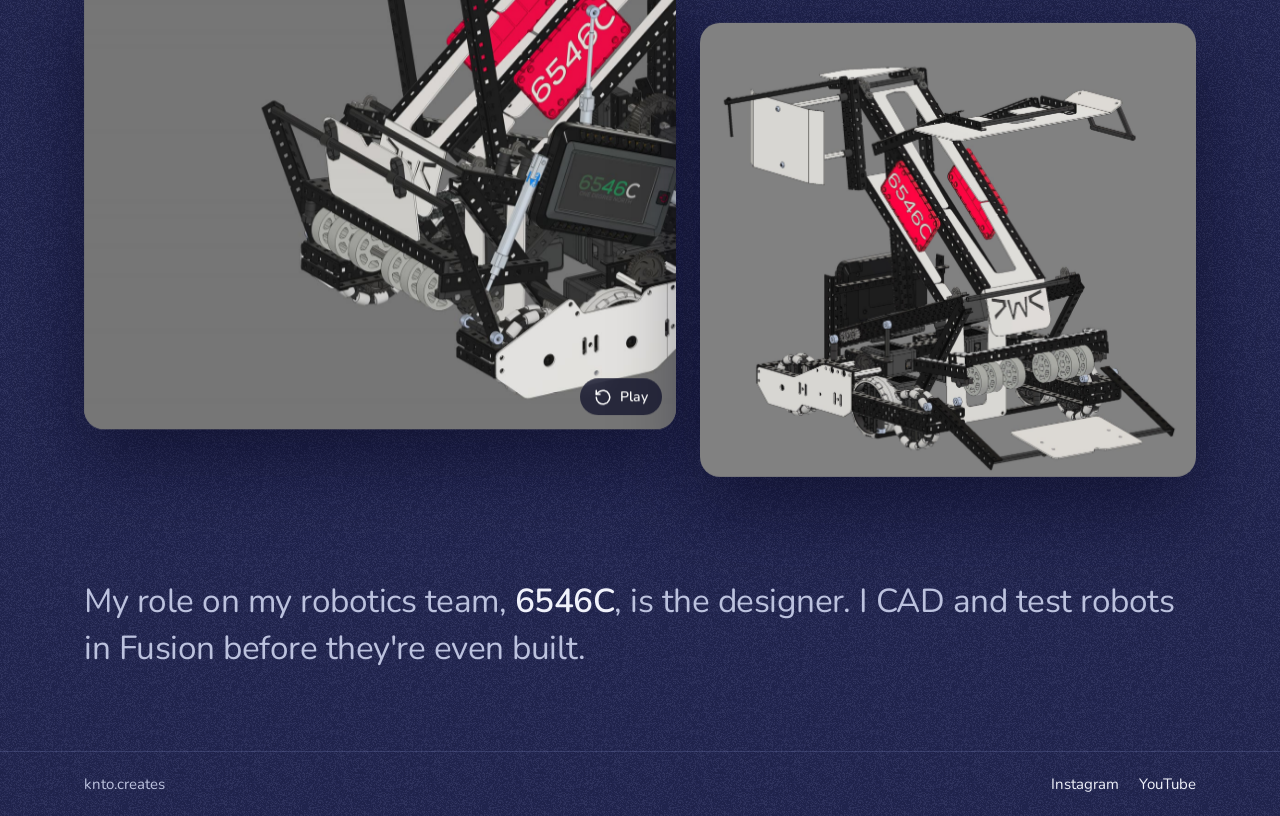
==== commit 6e4816a6: "Add team YouTube link beside the Instagram link Co-Authored-By: Claude Opus 5.5 <noreply@anthropic.c" ====
--- a/about.html
+++ b/about.html
@@ -47,10 +47,16 @@
 
     <section class="vex wrap" id="vex">
       <h2 data-reveal data-float="0.04">VEX Robotics <span class="team">&mdash; 6546C</span></h2>
+      <div class="socials-row">
       <a class="insta" href="https://www.instagram.com/65.46c/" target="_blank" rel="noopener" data-reveal>
         <svg viewBox="0 0 24 24" fill="none" stroke="currentColor" stroke-width="2" aria-hidden="true"><rect x="3" y="3" width="18" height="18" rx="5"/><circle cx="12" cy="12" r="4"/><circle cx="17.5" cy="6.5" r="1" fill="currentColor"/></svg>
         Support us on Instagram!
       </a>
+      <a class="insta" href="https://youtube.com/@65.46c" target="_blank" rel="noopener" data-reveal style="--i:1">
+        <svg viewBox="0 0 24 24" fill="currentColor" aria-hidden="true"><path d="M21.6 7.2a2.5 2.5 0 0 0-1.8-1.8C18.2 5 12 5 12 5s-6.2 0-7.8.4A2.5 2.5 0 0 0 2.4 7.2 26 26 0 0 0 2 12a26 26 0 0 0 .4 4.8 2.5 2.5 0 0 0 1.8 1.8C5.8 19 12 19 12 19s6.2 0 7.8-.4a2.5 2.5 0 0 0 1.8-1.8A26 26 0 0 0 22 12a26 26 0 0 0-.4-4.8ZM10 15V9l5.2 3z"/></svg>
+        Watch our robot explanation videos!
+      </a>
+      </div>
 
       <figure class="vex-photo" id="vex-photo">
         <img src="images/vex-worlds-2025.jpg" width="1642" height="1236" loading="lazy" alt="Team Singapore walking on stage at the VEX Robotics World Championship 2025" />
--- a/css/style.css
+++ b/css/style.css
@@ -62,13 +62,13 @@
 .js [data-reveal].in { opacity: 1; transform: none; }
 
 /* ---- Home hero ---- */
-.hero { min-height: calc(100svh - 60px); display: flex; flex-direction: column; justify-content: center; padding-bottom: 60px; }
+.hero { display: flex; flex-direction: column; justify-content: center; padding-top: clamp(72px, 16vh, 180px); padding-bottom: clamp(48px, 9vh, 96px); }
 .big { white-space: nowrap; font-size: clamp(56px, 15vw, 220px); line-height: 0.92; letter-spacing: -0.05em; font-weight: 700; margin: 0; }
 .hero .lede { font-size: clamp(18px, 1.8vw, 22px); color: var(--muted); margin: 28px 0 0; line-height: 1.5; max-width: 40ch; }
 
 /* ---- Designs list ---- */
 .section { padding-bottom: 120px; }
-.section h2 { font-size: clamp(36px, 5vw, 60px); letter-spacing: -0.035em; margin: 0; line-height: 1; padding-bottom: 20px; border-bottom: 1px solid var(--line); }
+.section h2 { font-size: clamp(36px, 5vw, 60px); letter-spacing: -0.035em; margin: 0 0 28px; line-height: 1; }
 .index { list-style: none; margin: 0; padding: 0; }
 .row { border-bottom: 1px solid var(--line); }
 .row a { display: grid; grid-template-columns: 168px minmax(0, 1fr) 28px; align-items: center; gap: 28px; padding: 20px 0; text-decoration: none; position: relative; }
@@ -238,8 +238,42 @@
   .thats-me, .pointer path { opacity: 1; stroke-dashoffset: 0; }
 }
 
-.insta { display: inline-flex; align-items: center; gap: 12px; margin: -12px 0 40px; padding: 10px 18px 10px 12px; border-radius: 999px; text-decoration: none; font-weight: 600; font-size: 17px; color: var(--text); background: rgba(141, 197, 240, 0.1); border: 1px solid rgba(141, 197, 240, 0.35); transition: background-color 180ms ease, border-color 180ms ease, transform 160ms var(--ease-out); }
+.socials-row { display: flex; flex-wrap: wrap; gap: 12px; margin: -12px 0 40px; }
+.insta { display: inline-flex; align-items: center; gap: 12px; margin: 0; padding: 10px 18px 10px 12px; border-radius: 999px; text-decoration: none; font-weight: 600; font-size: 17px; color: var(--text); background: rgba(141, 197, 240, 0.1); border: 1px solid rgba(141, 197, 240, 0.35); transition: background-color 180ms ease, border-color 180ms ease, transform 160ms var(--ease-out); }
 .insta svg { width: 26px; height: 26px; color: var(--accent); transition: transform 300ms var(--ease-out); }
 .insta:hover { background: rgba(141, 197, 240, 0.18); border-color: var(--accent); }
 .insta:hover svg { transform: rotate(-8deg) scale(1.08); }
 .insta:active { transform: scale(0.97); }
+
+/* ---- Design cards (score-report style) ---- */
+.cards { display: grid; grid-template-columns: repeat(auto-fill, minmax(min(100%, 330px), 1fr)); gap: 28px; align-items: start; }
+.card { border-radius: 24px; overflow: hidden; background: rgba(240, 244, 255, 0.05); border: 1px solid var(--line); backdrop-filter: blur(14px); -webkit-backdrop-filter: blur(14px); box-shadow: 0 24px 60px rgba(5, 6, 30, 0.45); transition: box-shadow 300ms ease, border-color 300ms ease; }
+.card:hover { border-color: rgba(141, 197, 240, 0.45); box-shadow: 0 30px 80px rgba(5, 6, 30, 0.6); }
+.card-top { display: flex; justify-content: space-between; align-items: flex-start; gap: 16px; padding: 26px 26px 34px; background: #16204a; }
+.card-top h3 { margin: 0; font-size: clamp(26px, 2.4vw, 34px); line-height: 1.05; letter-spacing: -0.025em; font-weight: 700; }
+.card-top h3 a { text-decoration: none; }
+.card-dl { flex: none; width: 46px; height: 46px; border-radius: 50%; display: grid; place-items: center; border: 1.5px solid var(--accent); color: var(--accent); transition: background-color 180ms ease, color 180ms ease, transform 160ms var(--ease-out); }
+.card-dl svg { width: 20px; height: 20px; }
+.card-dl:hover { background: var(--accent); color: #10132e; }
+.card-dl:active { transform: scale(0.94); }
+.card-band { display: flex; justify-content: space-between; align-items: center; gap: 12px; padding: 12px 26px; background: var(--accent); color: #10132e; font-weight: 700; }
+.card-band span { text-transform: uppercase; letter-spacing: 0.04em; font-size: 17px; }
+.card-band time { font-weight: 600; font-size: 15px; }
+.card-preview { display: block; background: rgba(141, 197, 240, 0.08); padding: 18px 26px 6px; }
+.card-preview .thumb { display: block; aspect-ratio: 4 / 3; overflow: hidden; }
+.card-preview img { width: 100%; height: 100%; object-fit: contain; transition: transform 700ms var(--ease-out); }
+.card:hover .card-preview img { transform: scale(1.05) rotate(-1.5deg); }
+.card-sum { margin: 0; padding: 4px 26px 18px; text-align: center; color: var(--muted); font-size: 15.5px; line-height: 1.45; background: rgba(141, 197, 240, 0.08); }
+.card-rows { margin: 0; padding: 8px 26px 0; }
+.card-rows div { display: flex; justify-content: space-between; align-items: baseline; gap: 12px; padding: 14px 0; border-bottom: 1px solid var(--line); }
+.card-rows div:last-child { border-bottom: 0; }
+.card-rows dt { font-size: 17px; font-weight: 600; }
+.card-rows dd { margin: 0; font-size: 17px; font-weight: 700; color: var(--accent); text-align: right; }
+.card-actions { display: grid; gap: 12px; padding: 12px 26px 26px; }
+.pill { display: flex; align-items: center; justify-content: center; gap: 8px; padding: 14px 18px; border-radius: 999px; border: 1.5px solid rgba(240, 242, 251, 0.75); color: var(--text); font-weight: 700; font-size: 16px; text-decoration: none; transition: background-color 180ms ease, border-color 180ms ease, color 180ms ease, transform 160ms var(--ease-out); }
+.pill svg { width: 17px; height: 17px; transition: transform 240ms var(--ease-out); }
+.pill:hover { background: rgba(240, 242, 251, 0.08); border-color: #fff; }
+.pill:hover svg { transform: translate(2px, -2px); }
+.pill.solid { background: var(--accent); border-color: var(--accent); color: #10132e; }
+.pill.solid:hover { background: var(--accent-hover); border-color: var(--accent-hover); }
+.pill:active { transform: scale(0.97); }
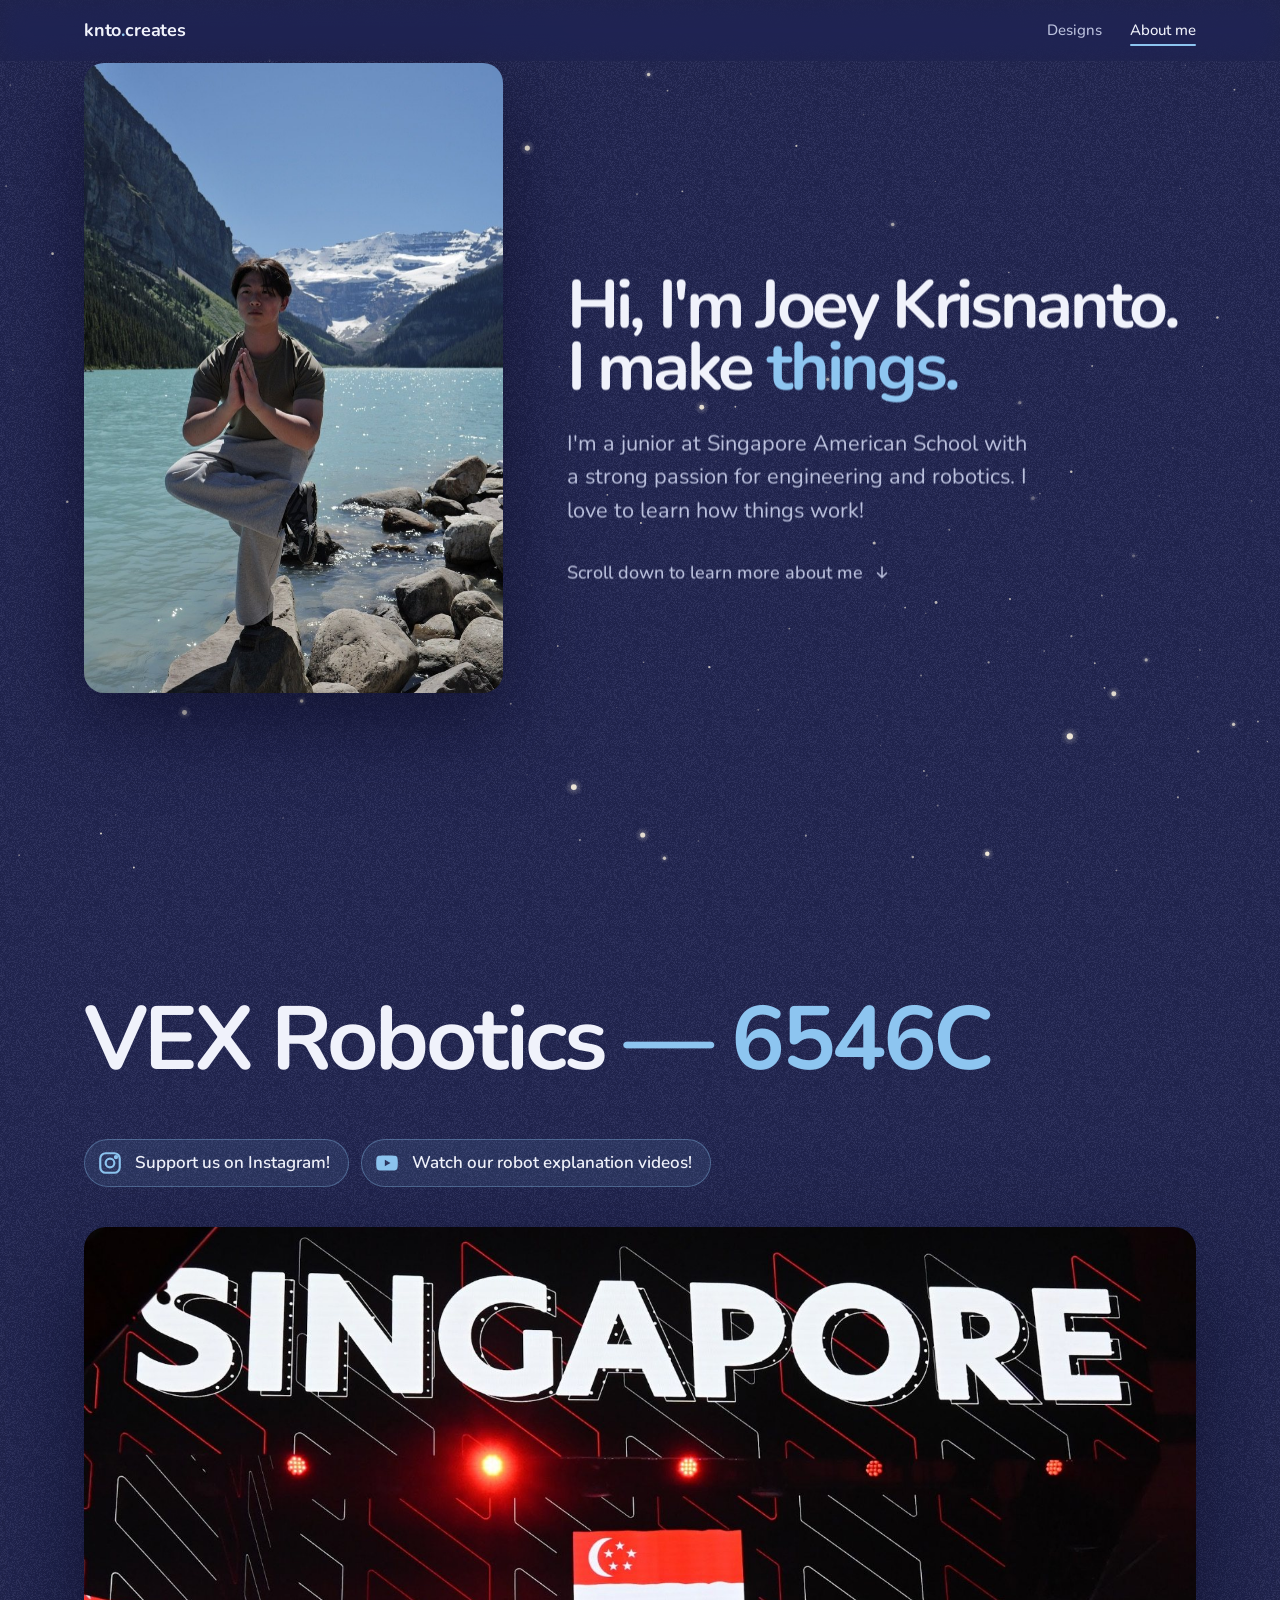
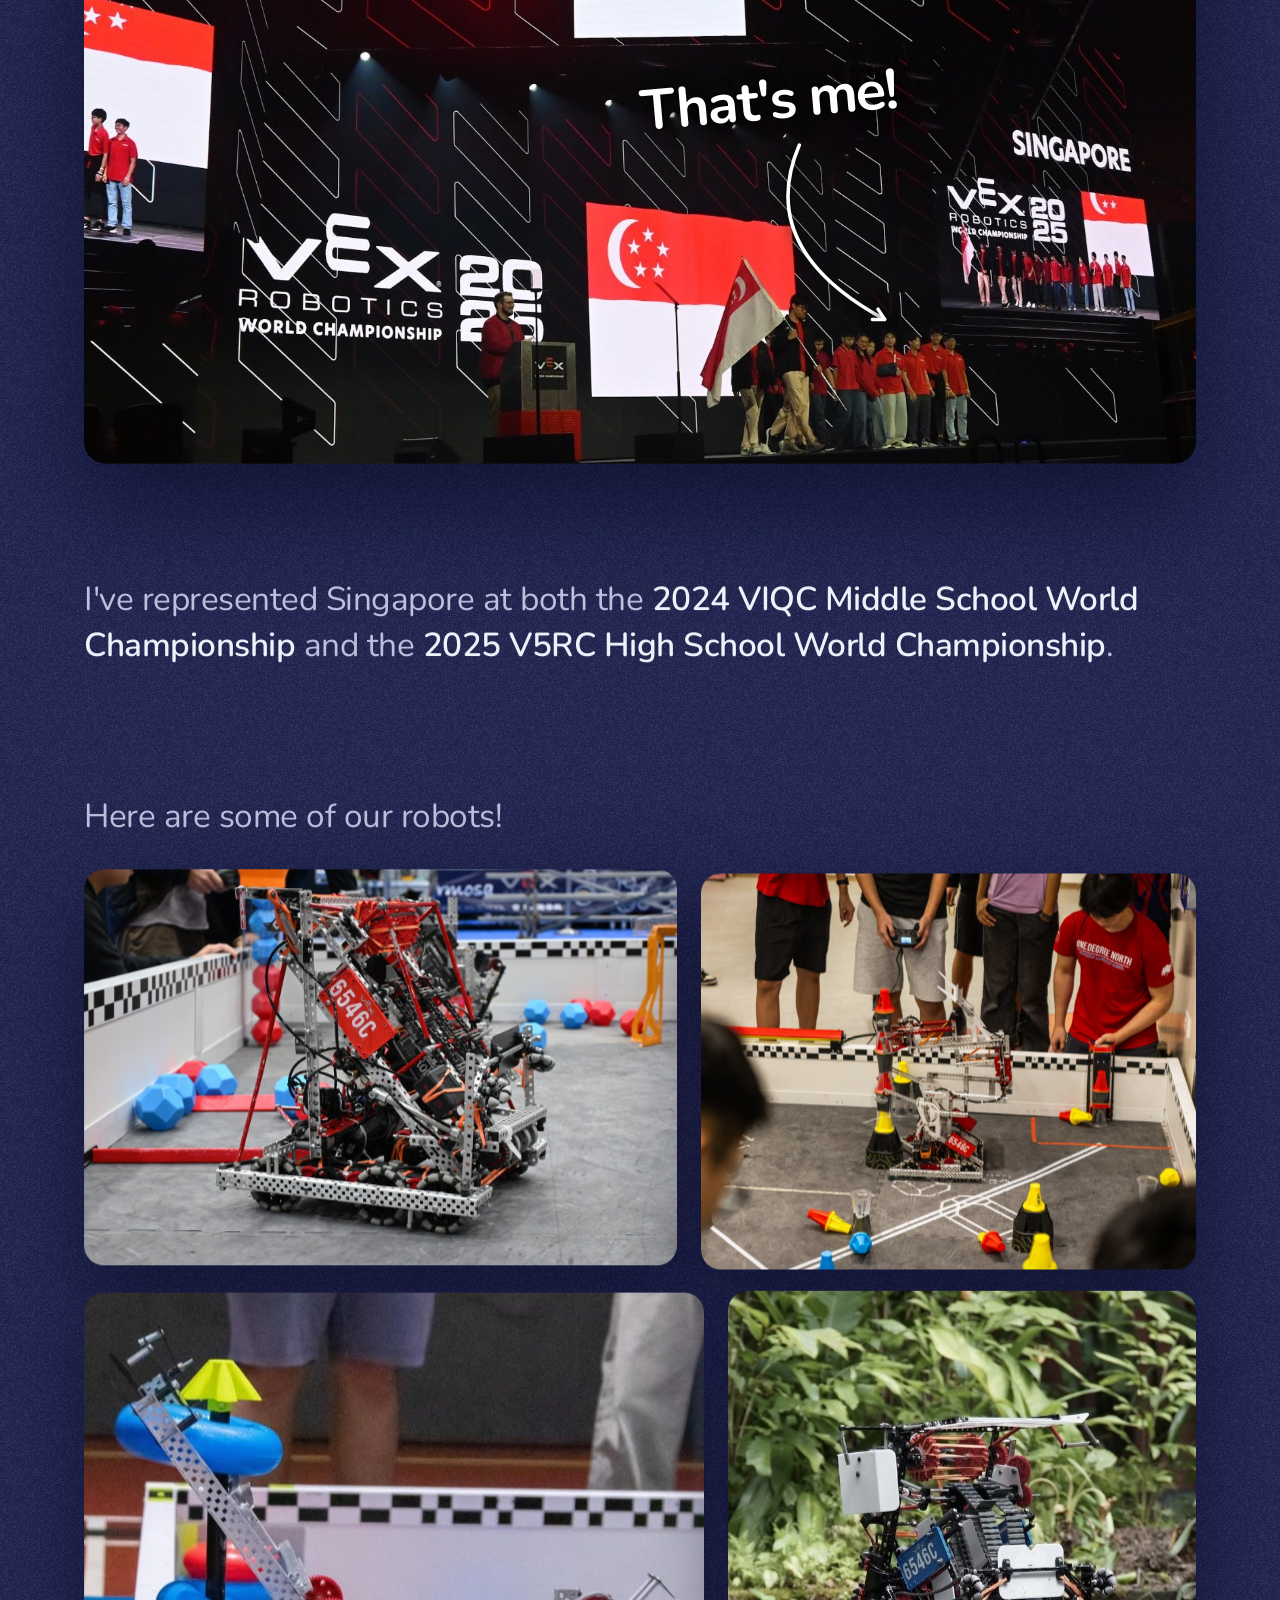
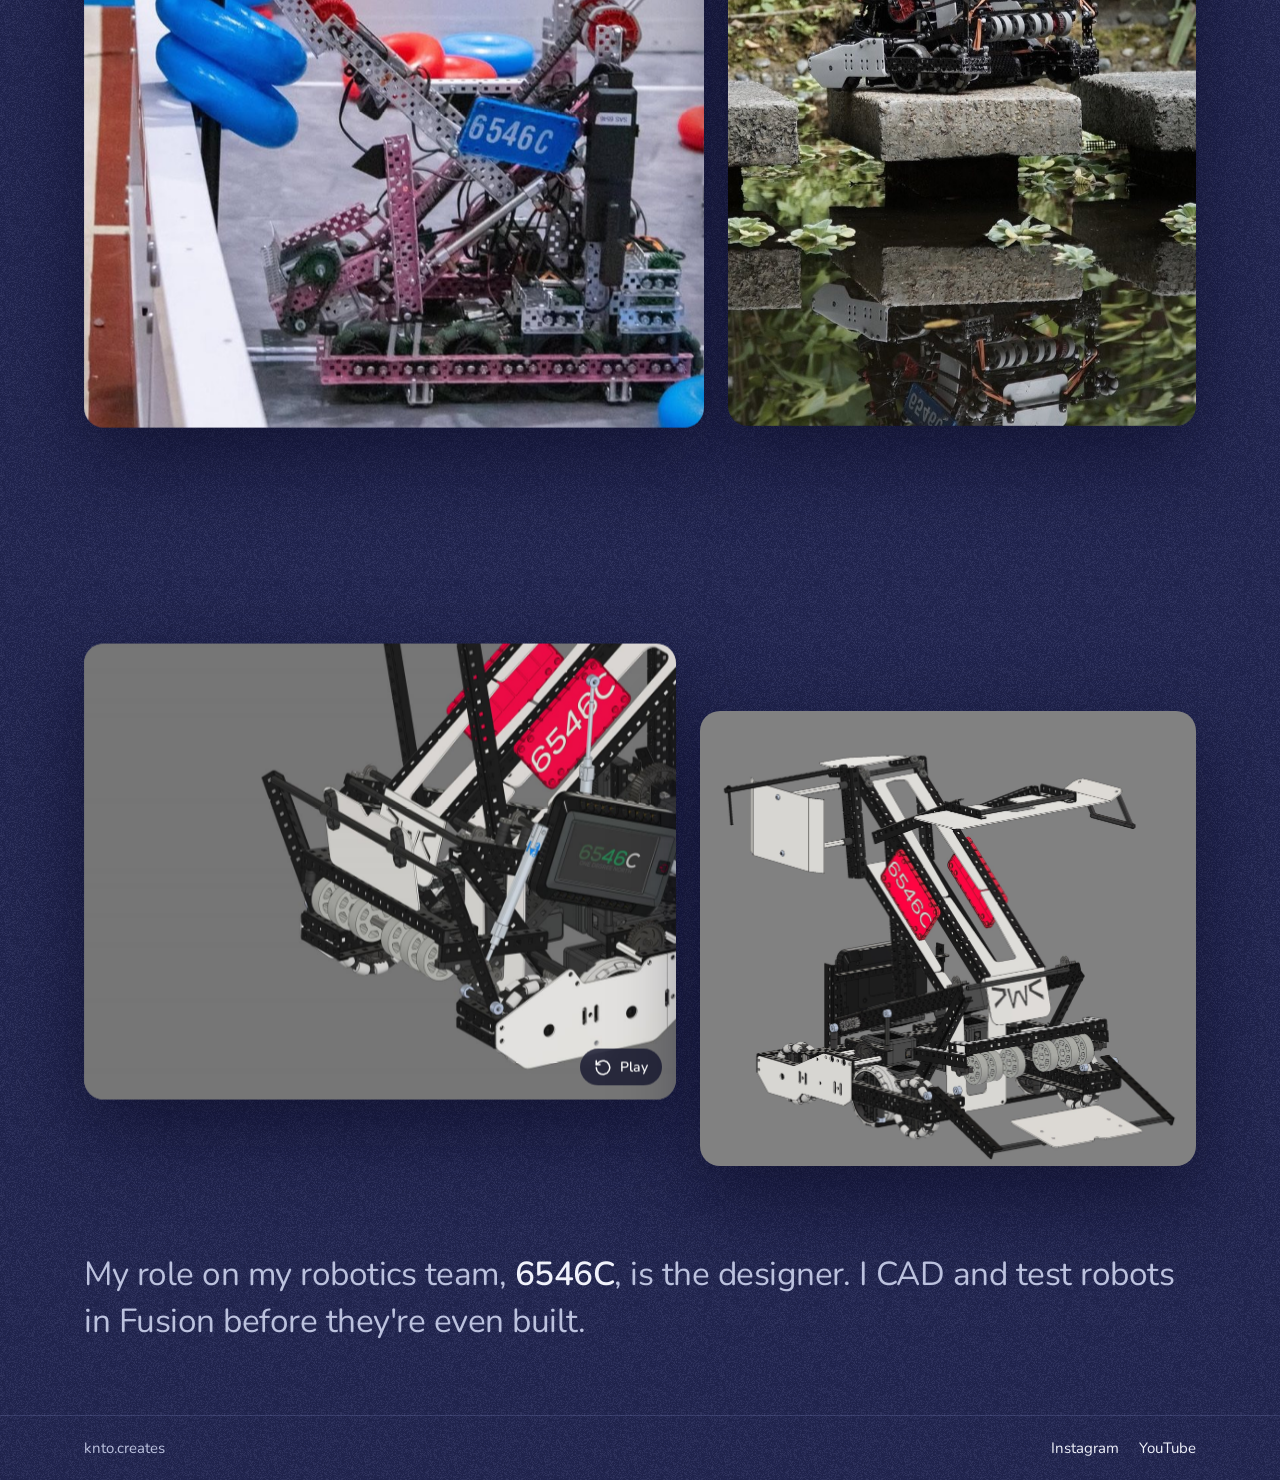
==== commit 6c10972c: "Robot photo pairs grouped by plate color Replace the Formosa text and team photo with 'Here are some" ====
--- a/about.html
+++ b/about.html
@@ -66,12 +66,16 @@
 
       <p class="story" data-reveal data-float="0.05">I've represented Singapore at both the <strong>2024 VIQC Middle School World Championship</strong> and the <strong>2025 V5RC High School World Championship</strong>.</p>
 
-      <div class="duo">
-        <figure data-reveal data-float="0.04"><img src="images/team-6546c.jpg" width="1518" height="1532" loading="lazy" alt="Joey with two teammates from team 6546C at the field" /></figure>
-        <figure data-reveal data-float="0.09" style="--i:1"><img src="images/robot-6546c-formosa.jpg" width="1500" height="1000" loading="lazy" alt="Team 6546C's robot on the field at the Formosa tournament" /></figure>
+      <p class="story" data-reveal data-float="0.05">Here are some of our robots!</p>
+
+      <div class="pair" style="--a:1.5; --b:1.25">
+        <figure data-reveal data-float="0.04"><img src="images/robot-6546c-formosa.jpg" width="1500" height="1000" loading="lazy" alt="Red-plated 6546C robot on the field" /></figure>
+        <figure data-reveal data-float="0.04" style="--i:1"><img src="images/robot-red-field.jpg" width="1500" height="1200" loading="lazy" alt="Red-plated 6546C robot stacking cones during a match" /></figure>
       </div>
-
-      <p class="story" data-reveal data-float="0.05">Since 2024, our robotics team has competed in Taipei at Taipei American School, a special opportunity where Southeast Asian international schools compete at the invitational <strong>Formosa</strong> tournament.</p>
+      <div class="pair" style="--a:0.844; --b:0.636">
+        <figure data-reveal data-float="0.04"><img src="images/robot-blue-rings.jpg" width="814" height="964" loading="lazy" alt="Blue-plated 6546C robot scoring rings on a stake" /></figure>
+        <figure data-reveal data-float="0.04" style="--i:1"><img src="images/robot-blue-pond.jpg" width="707" height="1112" loading="lazy" alt="Blue-plated 6546C robot on a stepping stone over a pond" /></figure>
+      </div>
 
       <div class="cad-grid">
         <figure class="cad-video" data-reveal data-float="0.04">
--- a/css/style.css
+++ b/css/style.css
@@ -277,3 +277,12 @@
 .pill.solid { background: var(--accent); border-color: var(--accent); color: #10132e; }
 .pill.solid:hover { background: var(--accent-hover); border-color: var(--accent-hover); }
 .pill:active { transform: scale(0.97); }
+
+/* robot photos in matched-height pairs: each photo's share of the row = its aspect ratio */
+.pair { display: flex; gap: 24px; margin-bottom: 24px; }
+.pair figure { margin: 0; min-width: 0; }
+.pair figure:first-child { flex: var(--a) 1 0; }
+.pair figure:last-child { flex: var(--b) 1 0; }
+.pair img { display: block; width: 100%; height: 100%; object-fit: cover; border-radius: 20px; box-shadow: 0 30px 80px rgba(5, 6, 30, 0.55); }
+.pair + .pair + .cad-grid { margin-top: 96px; }
+@media (max-width: 600px) { .pair { gap: 12px; margin-bottom: 12px; } .pair img { border-radius: 14px; } .pair + .pair + .cad-grid { margin-top: 64px; } }
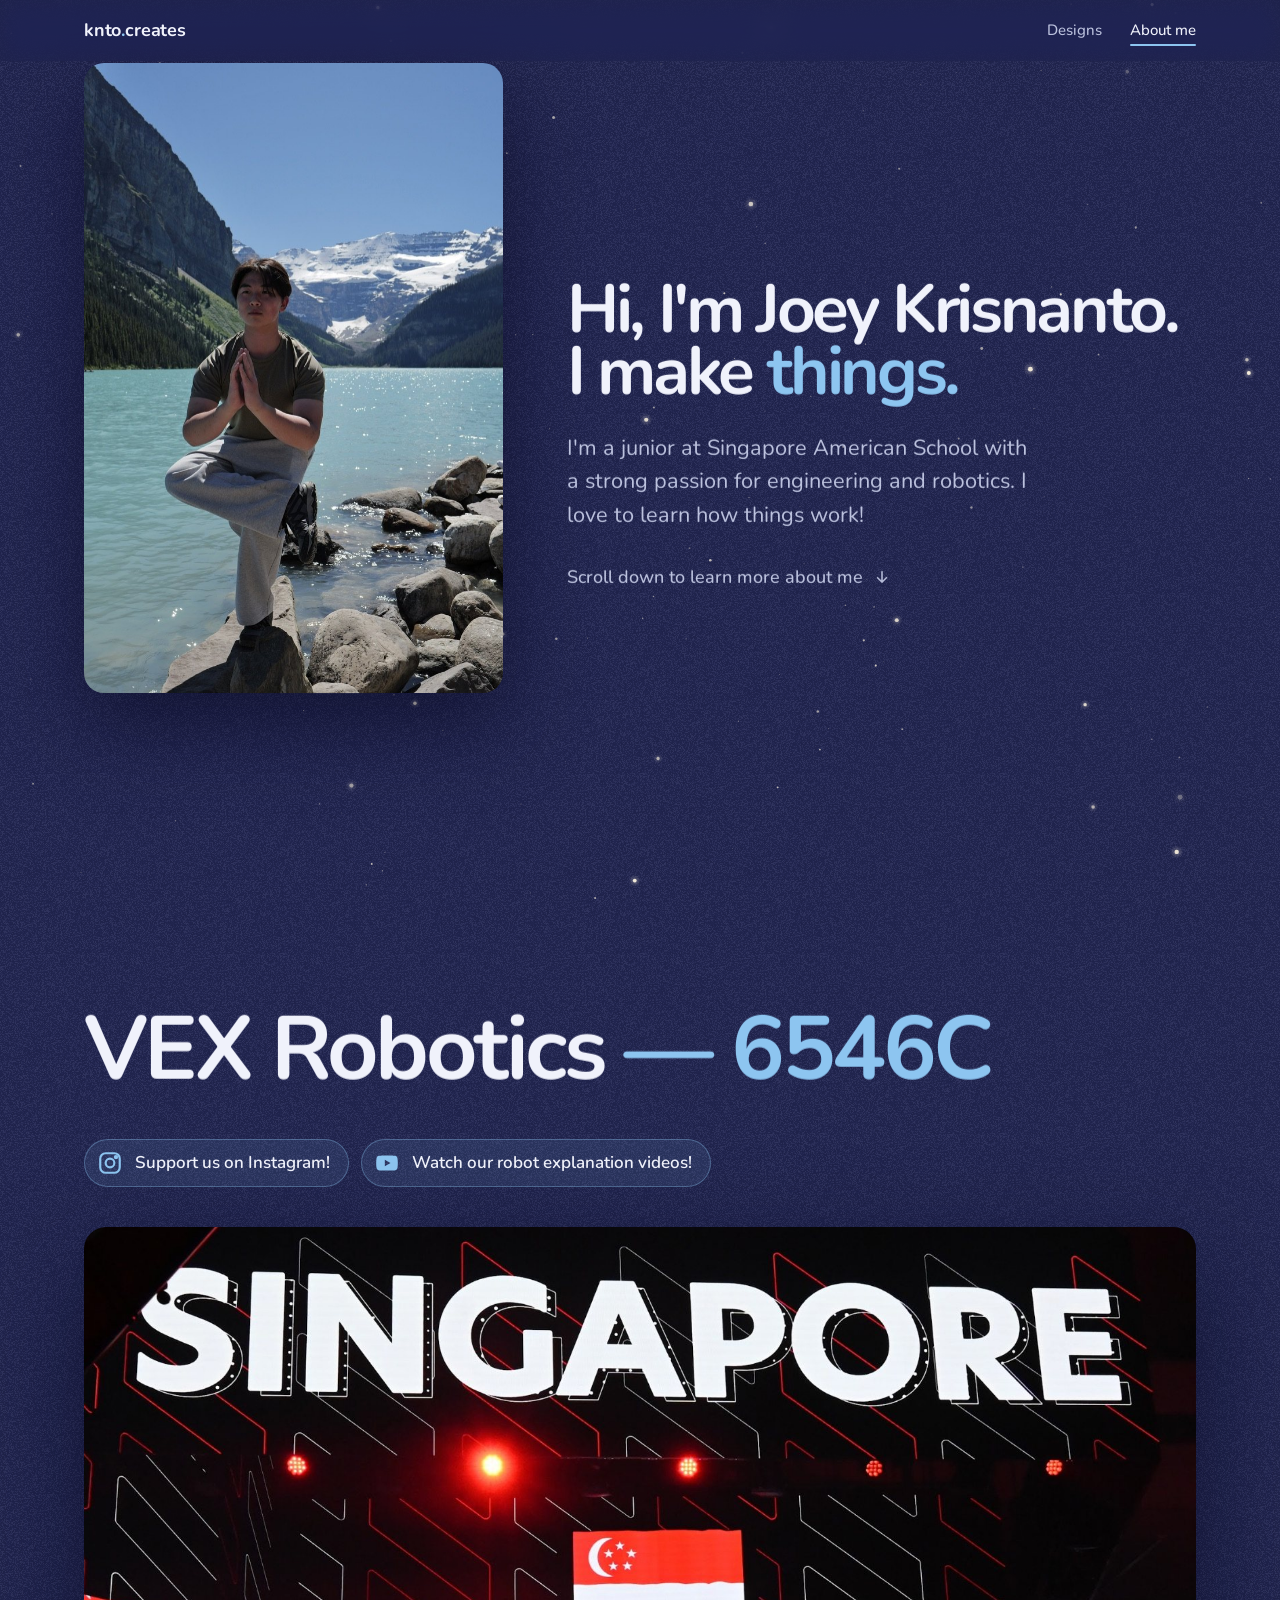
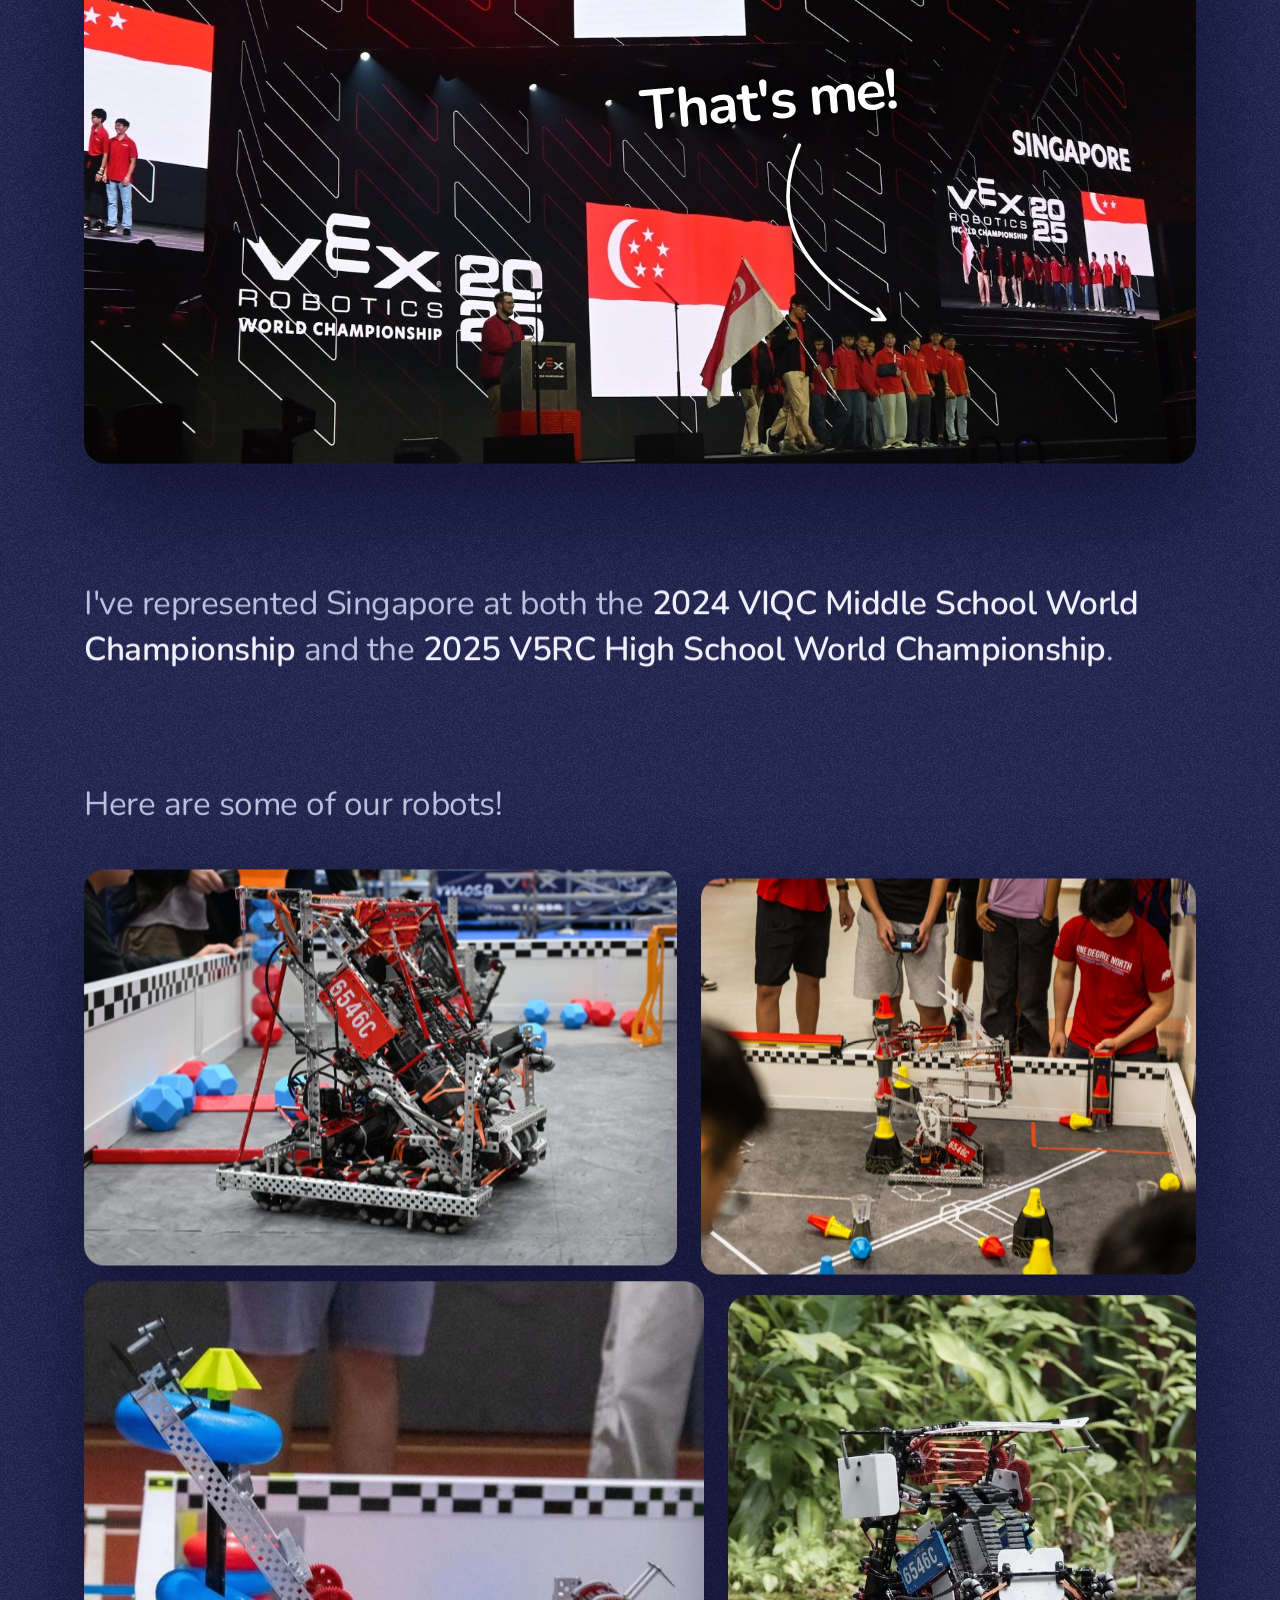
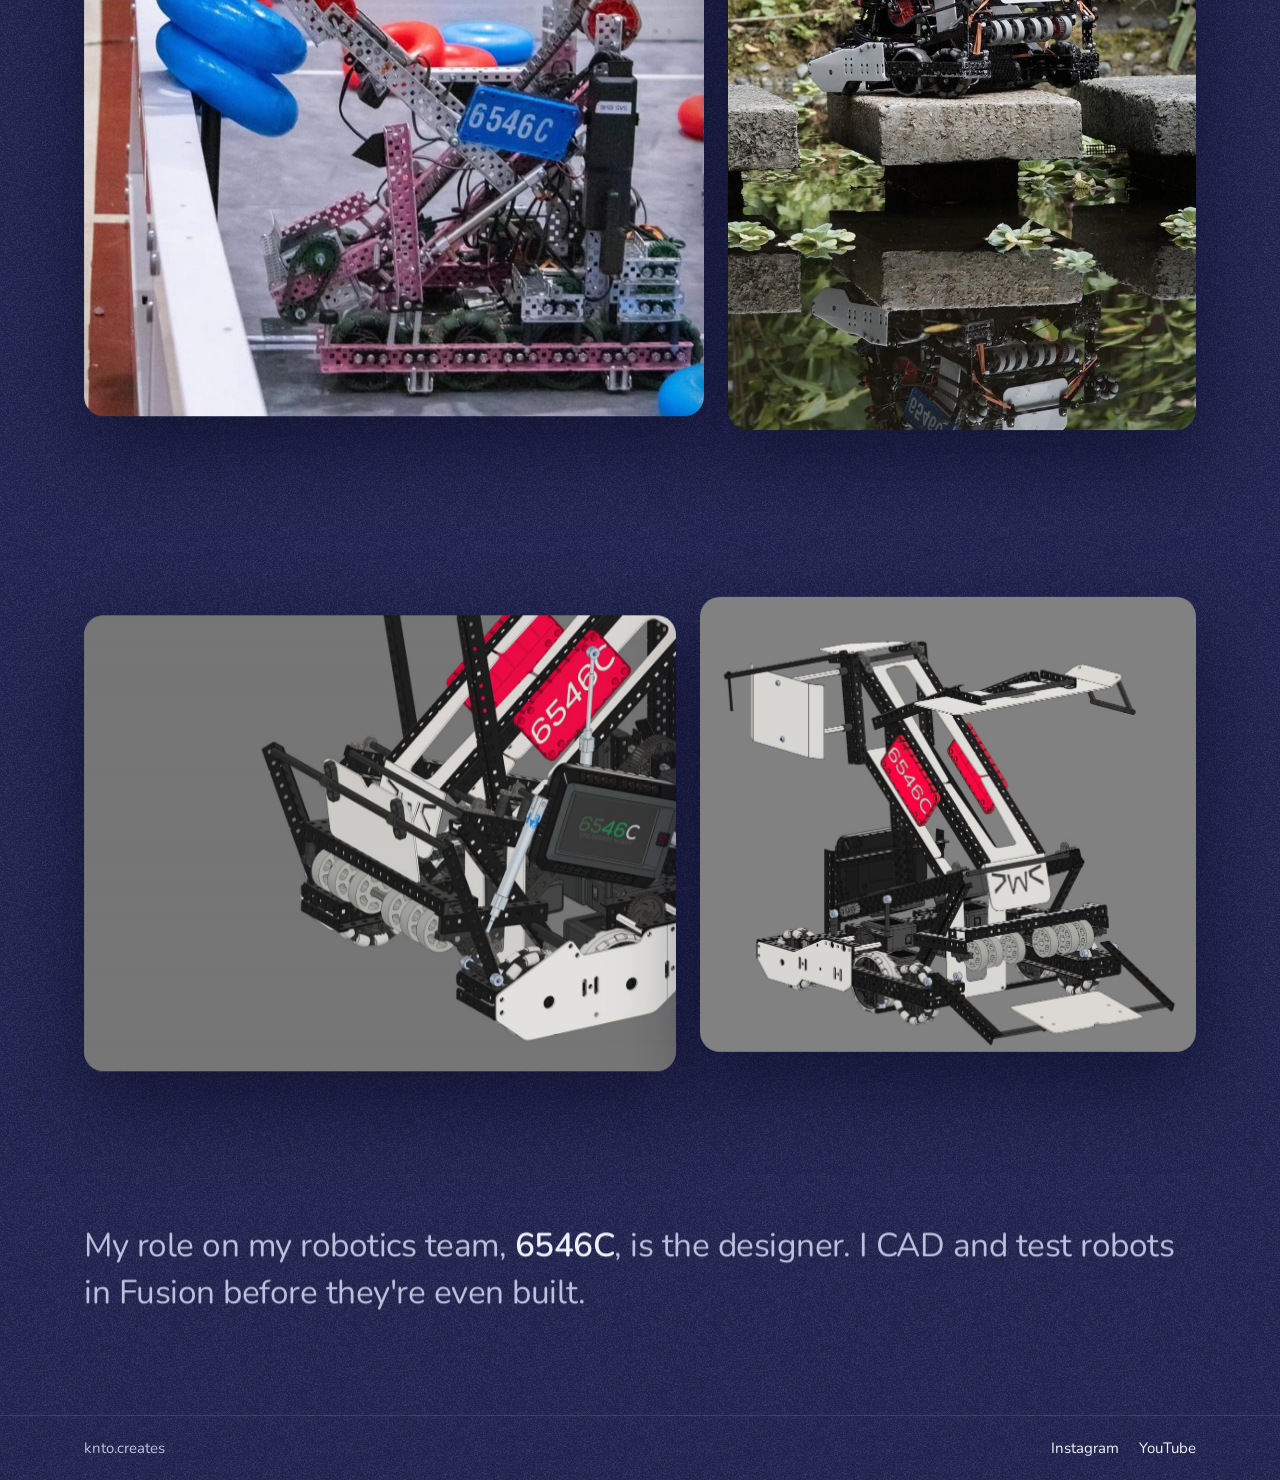
==== commit 72bf135d: "Loop the CAD clip continuously Co-Authored-By: Claude Opus 5.5 <noreply@anthropic.com> Claude-Sessio" ====
--- a/about.html
+++ b/about.html
@@ -79,11 +79,7 @@
 
       <div class="cad-grid">
         <figure class="cad-video" data-reveal data-float="0.04">
-          <video id="cad-video" src="media/robot-slider.mp4" poster="media/robot-slider-poster.jpg" width="1280" height="986" muted playsinline preload="auto" aria-label="Fusion 360 motion study of the robot's pneumatic slider folding out the front flap"></video>
-          <button class="replay" id="replay" type="button" hidden>
-            <svg viewBox="0 0 24 24" width="18" height="18" fill="none" stroke="currentColor" stroke-width="2" stroke-linecap="round" stroke-linejoin="round" aria-hidden="true"><path d="M3 12a9 9 0 1 0 3-6.7L3 8"/><path d="M3 3v5h5"/></svg>
-            <span>Replay</span>
-          </button>
+          <video id="cad-video" src="media/robot-slider.mp4" poster="media/robot-slider-poster.jpg" width="1280" height="986" muted loop autoplay playsinline preload="auto" aria-label="Fusion 360 motion study of the robot's pneumatic slider folding out the front flap"></video>
         </figure>
         <figure class="cad-still" data-reveal data-float="0.09" style="--i:1">
           <img src="images/robot-6546c.jpg" width="2000" height="1833" loading="lazy" alt="Fusion 360 render of team 6546C's VEX robot" />
@@ -122,17 +118,11 @@
     addEventListener("resize", drawArrow);
     new IntersectionObserver(([e], o) => { if (e.isIntersecting) { drawArrow(); photo.classList.add("play"); o.disconnect(); } }, { threshold: 0.5 }).observe(photo);
 
-    // Fusion recording: plays once when it is fully in view, then rests on its last frame.
-    // If the browser blocks autoplay (e.g. Safari Low Power Mode) the button offers Play instead.
-    const vid = document.getElementById("cad-video"), btn = document.getElementById("replay"), btnLabel = btn.querySelector("span");
-    vid.muted = true; vid.defaultMuted = true; vid.playbackRate = 0.75;
-    const start = () => { vid.currentTime = 0; vid.playbackRate = 0.75; btn.hidden = true;
-      vid.play().catch(() => { btnLabel.textContent = "Play"; btn.hidden = false; }); };
-    vid.addEventListener("ended", () => { btnLabel.textContent = "Replay"; btn.hidden = false; });
-    btn.addEventListener("click", start);
-    vid.addEventListener("click", () => { if (vid.paused) start(); });
-    if (matchMedia("(prefers-reduced-motion: reduce)").matches) { btnLabel.textContent = "Play"; btn.hidden = false; }
-    else new IntersectionObserver(([e], o) => { if (e.intersectionRatio >= 0.85) { o.disconnect(); setTimeout(start, 350); } }, { threshold: [0.85] }).observe(vid);
+    // Fusion recording: loops forever, paused only while off screen to save battery
+    const vid = document.getElementById("cad-video");
+    vid.muted = true; vid.defaultMuted = true;
+    vid.addEventListener("loadedmetadata", () => (vid.playbackRate = 0.75));
+    new IntersectionObserver(([e]) => { if (e.isIntersecting) { vid.playbackRate = 0.75; vid.play().catch(() => {}); } else vid.pause(); }).observe(vid);
   </script>
 </body>
 </html>
--- a/css/style.css
+++ b/css/style.css
@@ -225,10 +225,6 @@
 .cad-video { position: relative; }
 .cad-video video, .cad-still img { display: block; width: 100%; height: auto; }
 .cad-video video { cursor: pointer; }
-.replay { position: absolute; right: 14px; bottom: 14px; display: inline-flex; align-items: center; gap: 8px; padding: 9px 14px; border-radius: 999px; border: 0; background: rgba(18, 20, 44, 0.78); backdrop-filter: blur(8px); -webkit-backdrop-filter: blur(8px); color: #fff; font-weight: 600; font-size: 14px; transition: transform 160ms var(--ease-out), background-color 160ms ease; animation: enter 400ms var(--ease-out); }
-.replay:hover { background: rgba(18, 20, 44, 0.92); }
-.replay:active { transform: scale(0.96); }
-.replay[hidden] { display: none; }
 @media (max-width: 900px) {
   .story { margin: 72px 0 36px; }
   .duo, .cad-grid { grid-template-columns: 1fr; gap: 16px; }
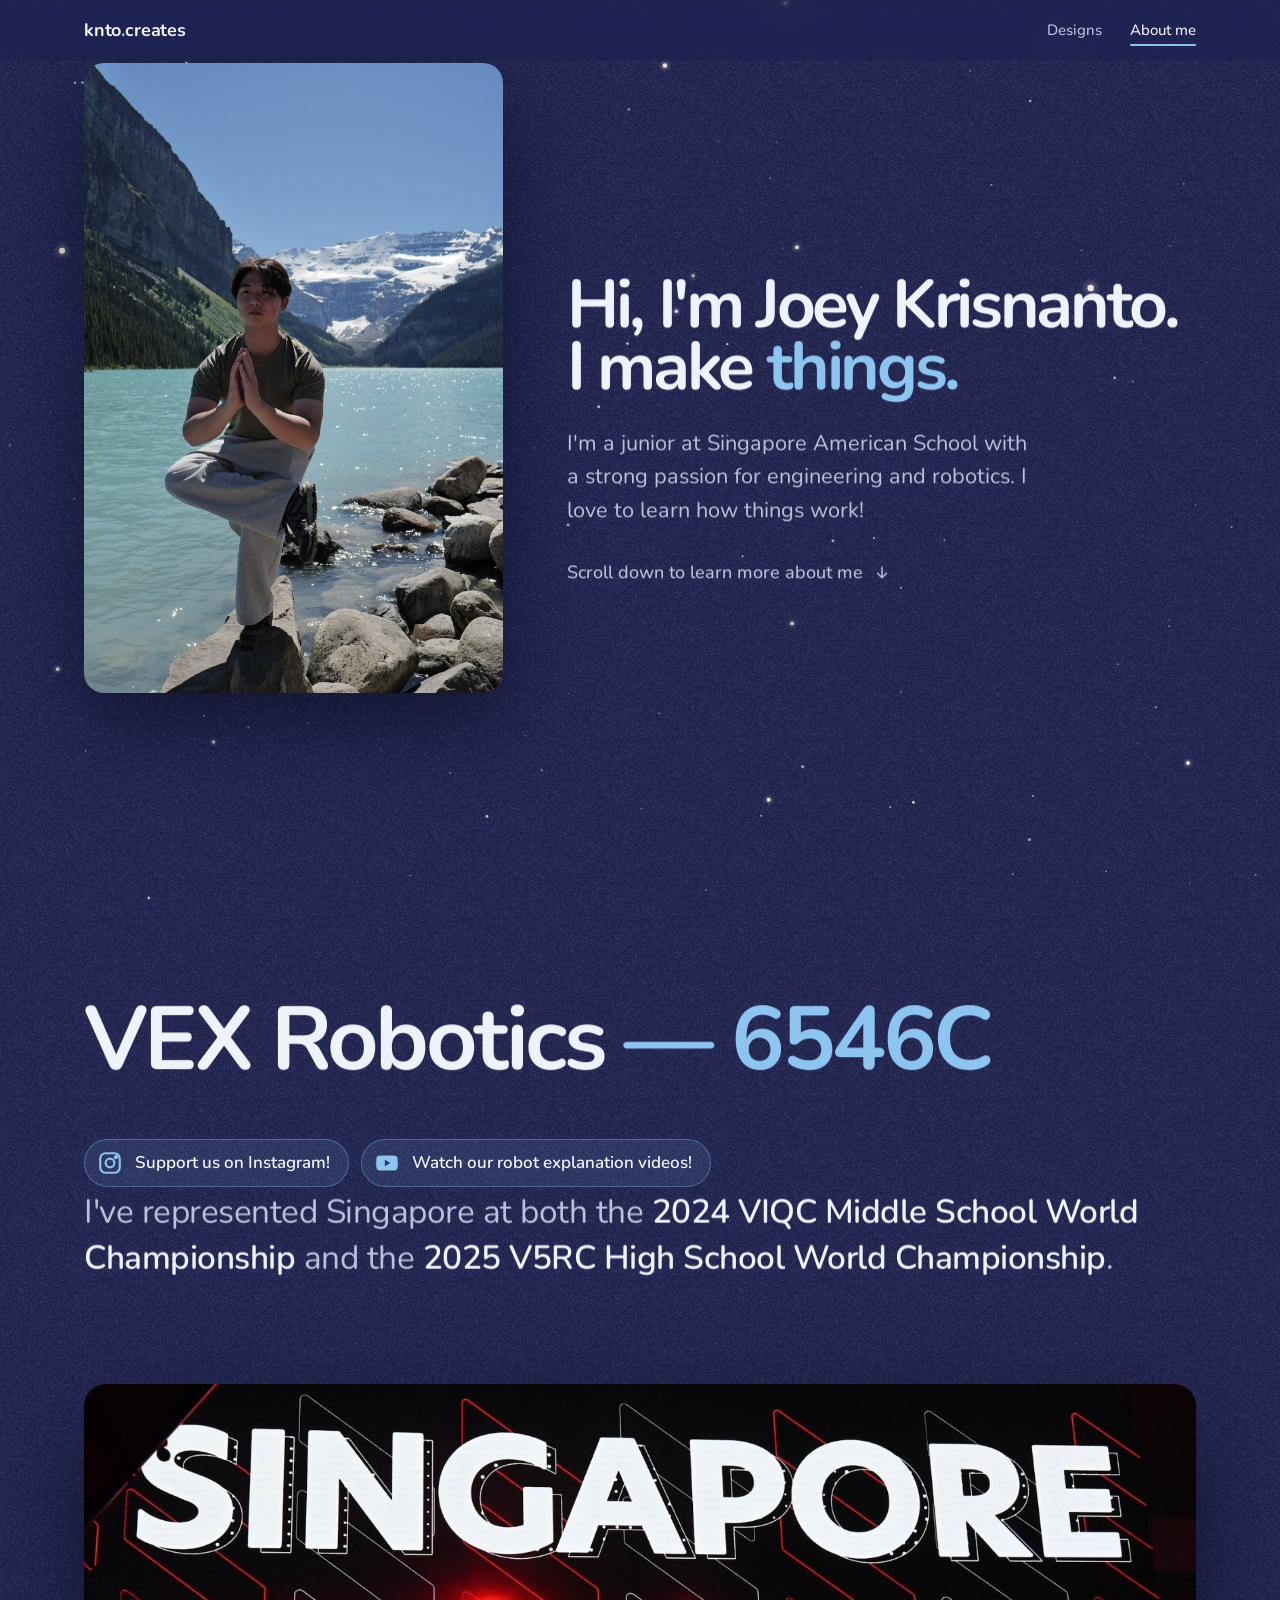
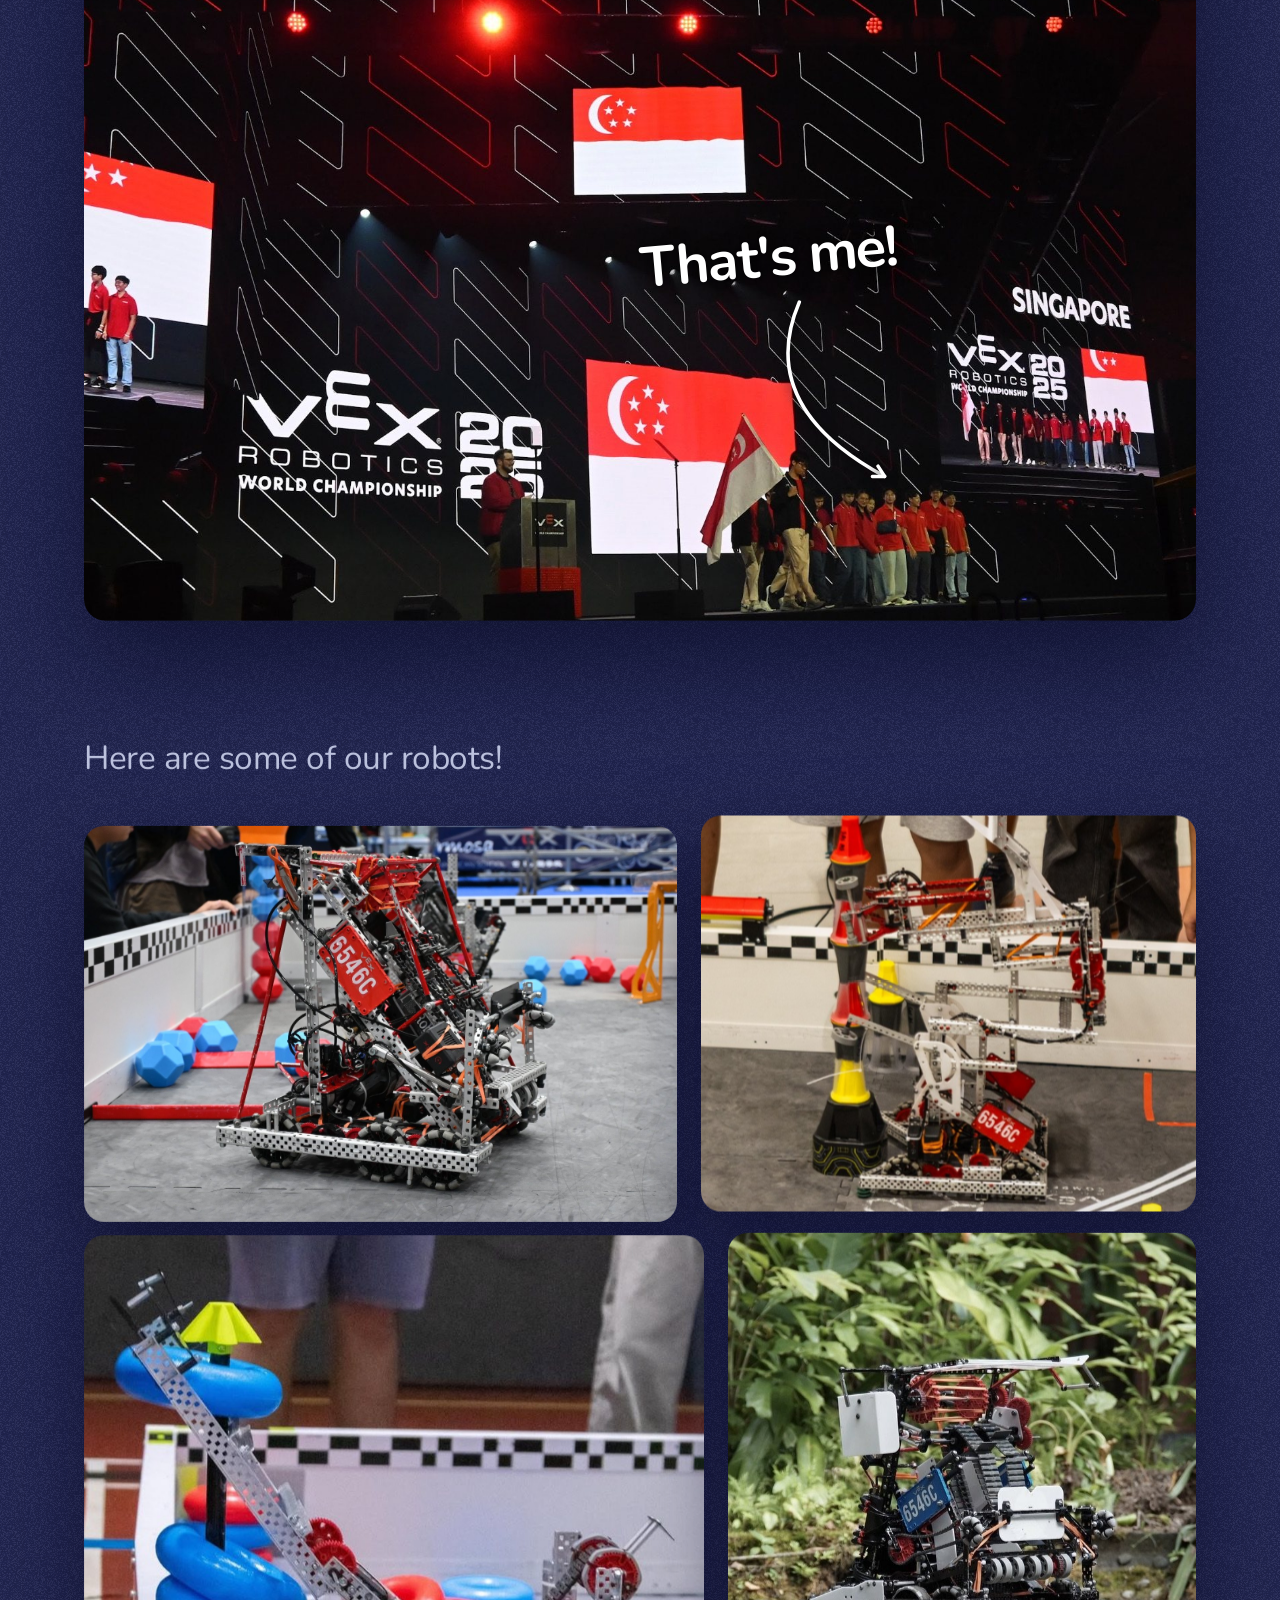
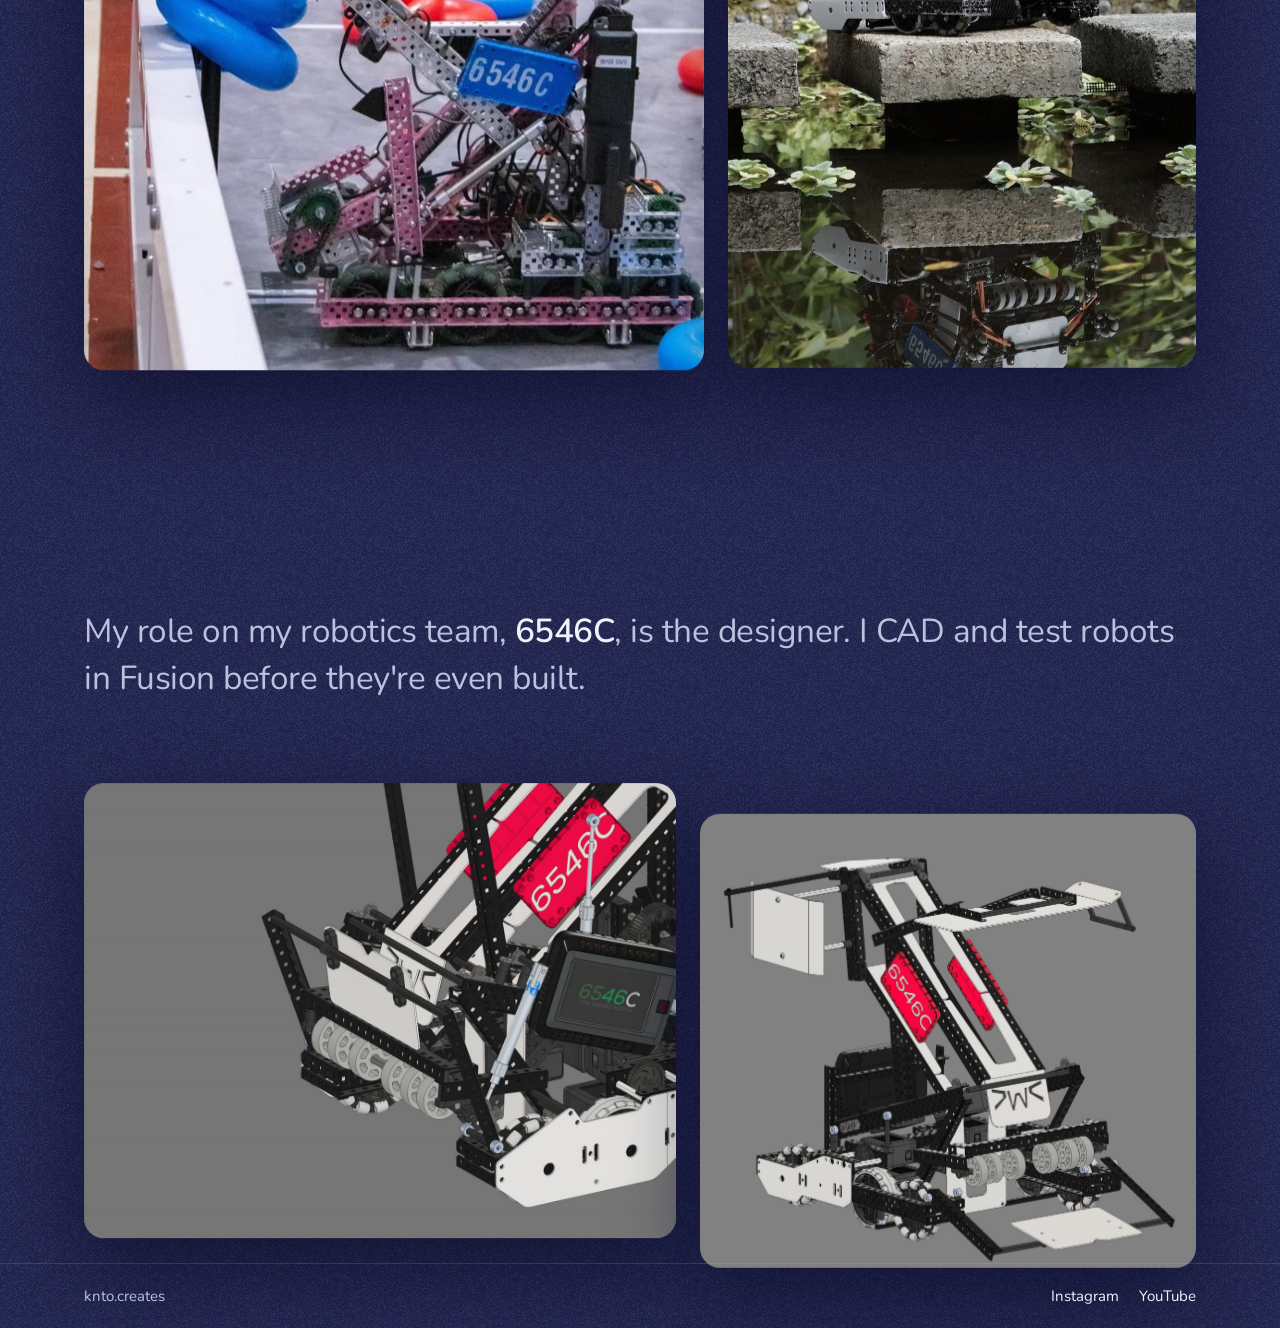
==== commit b4a4706b: "Text before images on about page; tighter crop on red robot photo Co-Authored-By: Claude Opus 5.5 <n" ====
--- a/about.html
+++ b/about.html
@@ -58,24 +58,26 @@
       </a>
       </div>
 
+      <p class="story first" data-reveal data-float="0.05">I've represented Singapore at both the <strong>2024 VIQC Middle School World Championship</strong> and the <strong>2025 V5RC High School World Championship</strong>.</p>
+
       <figure class="vex-photo" id="vex-photo">
         <img src="images/vex-worlds-2025.jpg" width="1642" height="1236" loading="lazy" alt="Team Singapore walking on stage at the VEX Robotics World Championship 2025" />
         <p class="thats-me" id="thats-me" style="--x:50%; --y:52%">That's me!</p>
         <svg class="pointer" id="pointer" aria-hidden="true"><path id="pointer-path" /><path id="pointer-head" /></svg>
       </figure>
 
-      <p class="story" data-reveal data-float="0.05">I've represented Singapore at both the <strong>2024 VIQC Middle School World Championship</strong> and the <strong>2025 V5RC High School World Championship</strong>.</p>
-
       <p class="story" data-reveal data-float="0.05">Here are some of our robots!</p>
 
       <div class="pair" style="--a:1.5; --b:1.25">
         <figure data-reveal data-float="0.04"><img src="images/robot-6546c-formosa.jpg" width="1500" height="1000" loading="lazy" alt="Red-plated 6546C robot on the field" /></figure>
-        <figure data-reveal data-float="0.04" style="--i:1"><img src="images/robot-red-field.jpg" width="1500" height="1200" loading="lazy" alt="Red-plated 6546C robot stacking cones during a match" /></figure>
+        <figure data-reveal data-float="0.04" style="--i:1"><img src="images/robot-red-field.jpg" width="1125" height="900" loading="lazy" alt="Red-plated 6546C robot stacking cones during a match" /></figure>
       </div>
       <div class="pair" style="--a:0.844; --b:0.636">
         <figure data-reveal data-float="0.04"><img src="images/robot-blue-rings.jpg" width="814" height="964" loading="lazy" alt="Blue-plated 6546C robot scoring rings on a stake" /></figure>
         <figure data-reveal data-float="0.04" style="--i:1"><img src="images/robot-blue-pond.jpg" width="707" height="1112" loading="lazy" alt="Blue-plated 6546C robot on a stepping stone over a pond" /></figure>
       </div>
+
+      <p class="story" data-reveal data-float="0.05">My role on my robotics team, <strong>6546C</strong>, is the designer. I CAD and test robots in Fusion before they're even built.</p>
 
       <div class="cad-grid">
         <figure class="cad-video" data-reveal data-float="0.04">
@@ -86,7 +88,6 @@
         </figure>
       </div>
 
-      <p class="story" data-reveal data-float="0.05">My role on my robotics team, <strong>6546C</strong>, is the designer. I CAD and test robots in Fusion before they're even built.</p>
     </section>
   </main>
   <footer>
--- a/css/style.css
+++ b/css/style.css
@@ -280,5 +280,8 @@
 .pair figure:first-child { flex: var(--a) 1 0; }
 .pair figure:last-child { flex: var(--b) 1 0; }
 .pair img { display: block; width: 100%; height: 100%; object-fit: cover; border-radius: 20px; box-shadow: 0 30px 80px rgba(5, 6, 30, 0.55); }
-.pair + .pair + .cad-grid { margin-top: 96px; }
-@media (max-width: 600px) { .pair { gap: 12px; margin-bottom: 12px; } .pair img { border-radius: 14px; } .pair + .pair + .cad-grid { margin-top: 64px; } }
+
+@media (max-width: 600px) { .pair { gap: 12px; margin-bottom: 12px; } .pair img { border-radius: 14px; } }
+
+.story.first { margin-top: 48px; }
+.socials-row { margin-bottom: 0; }
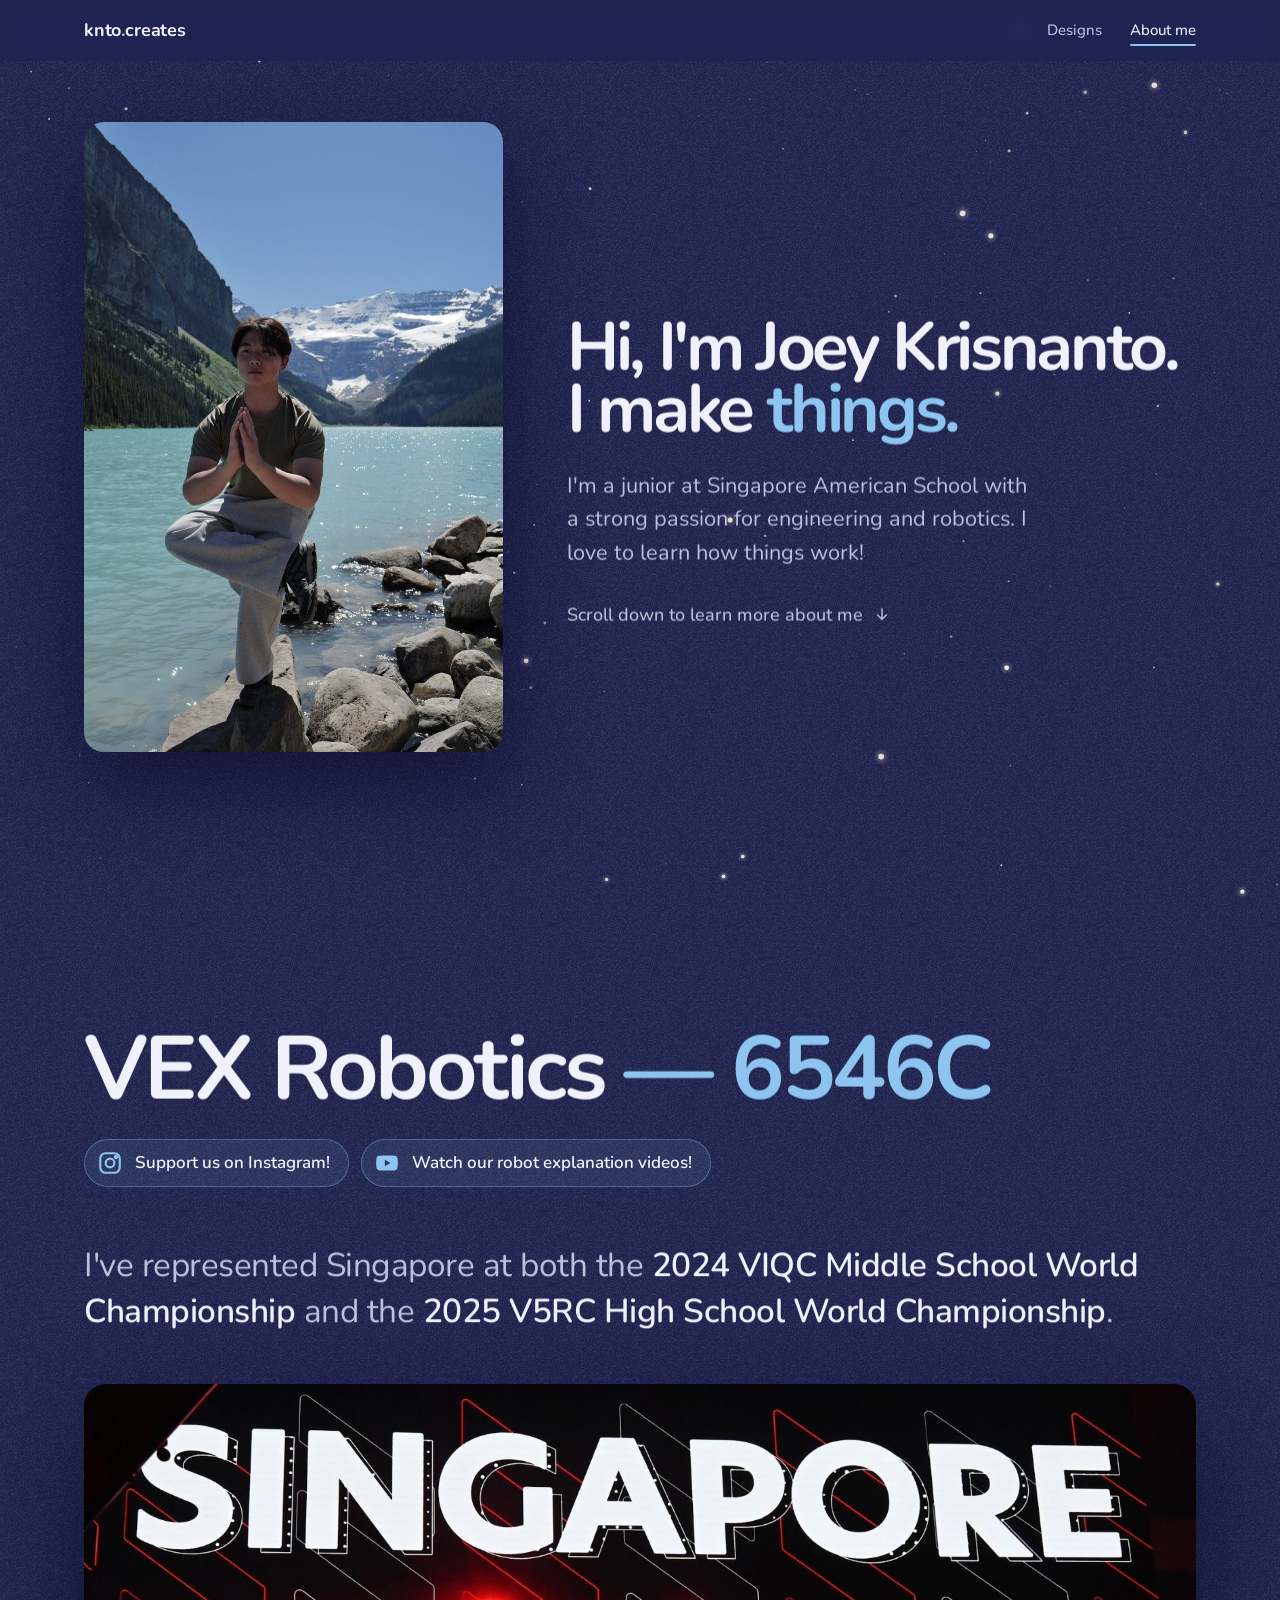
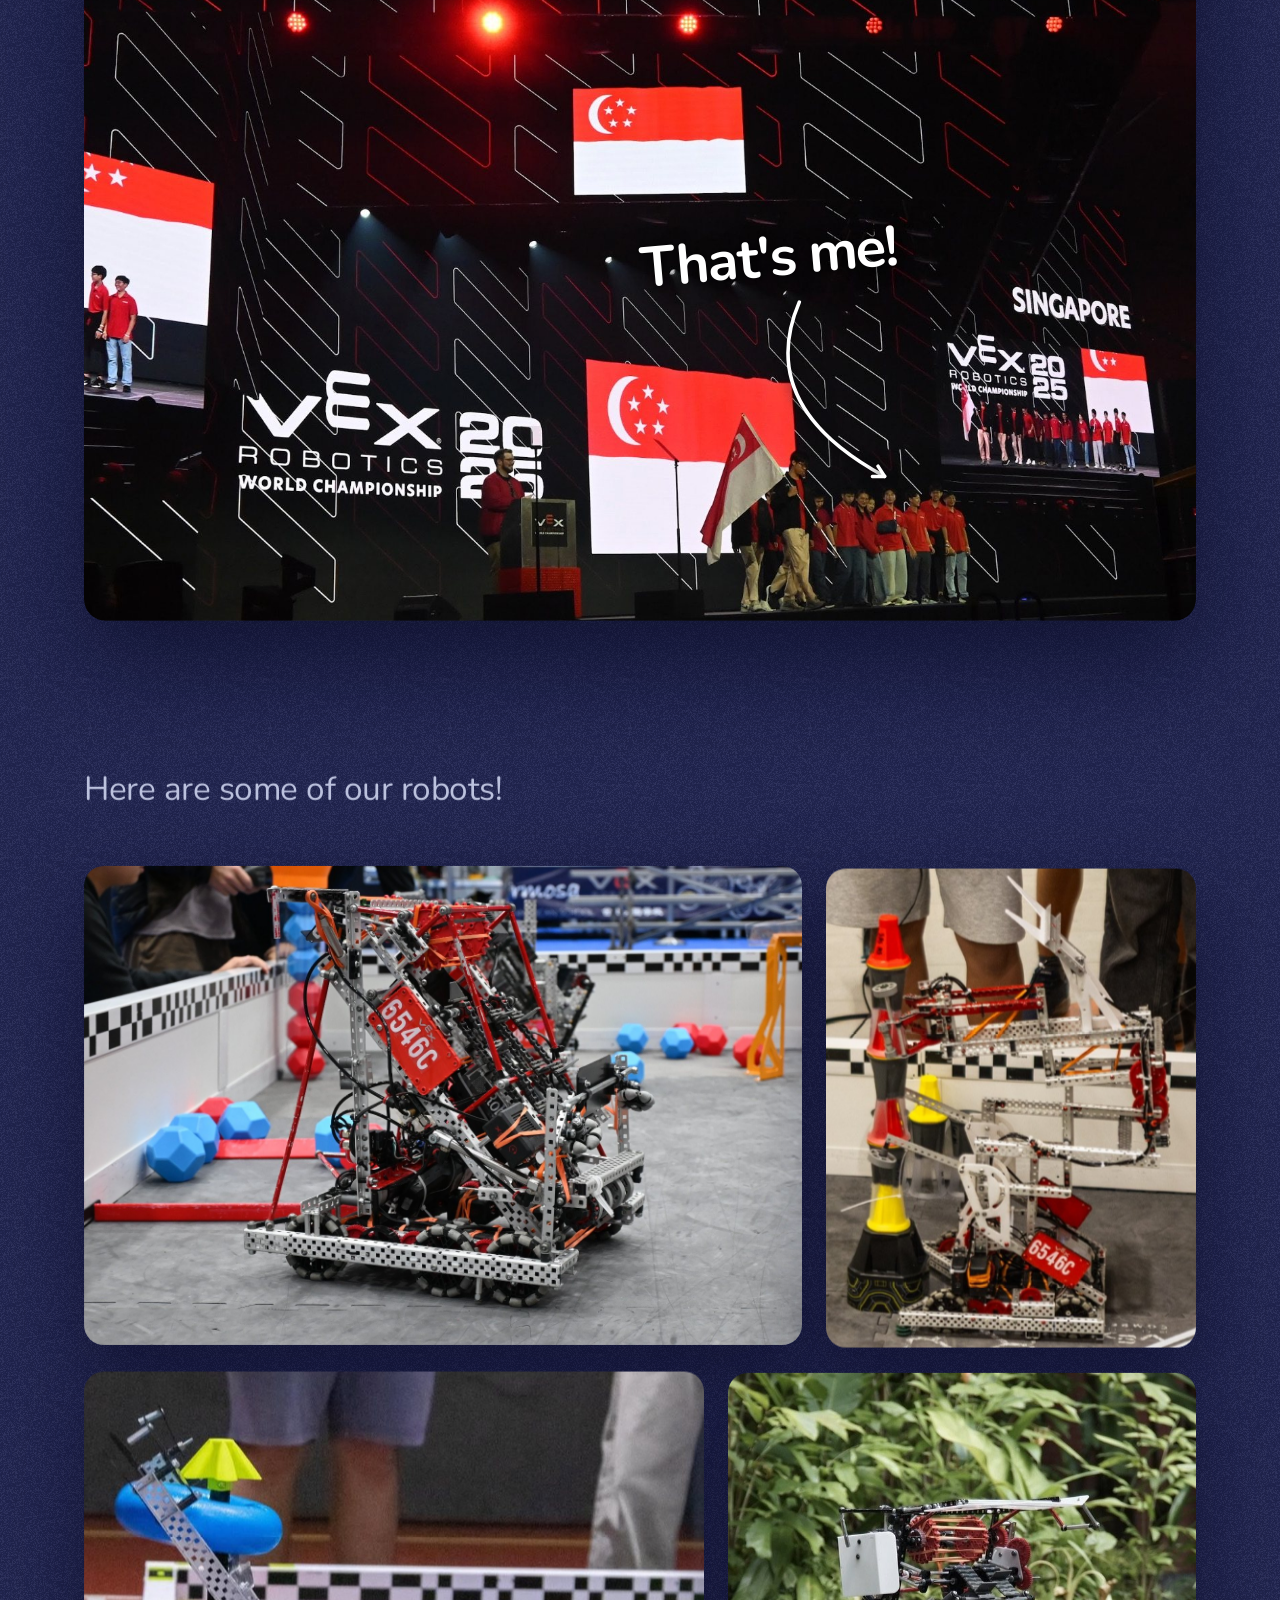
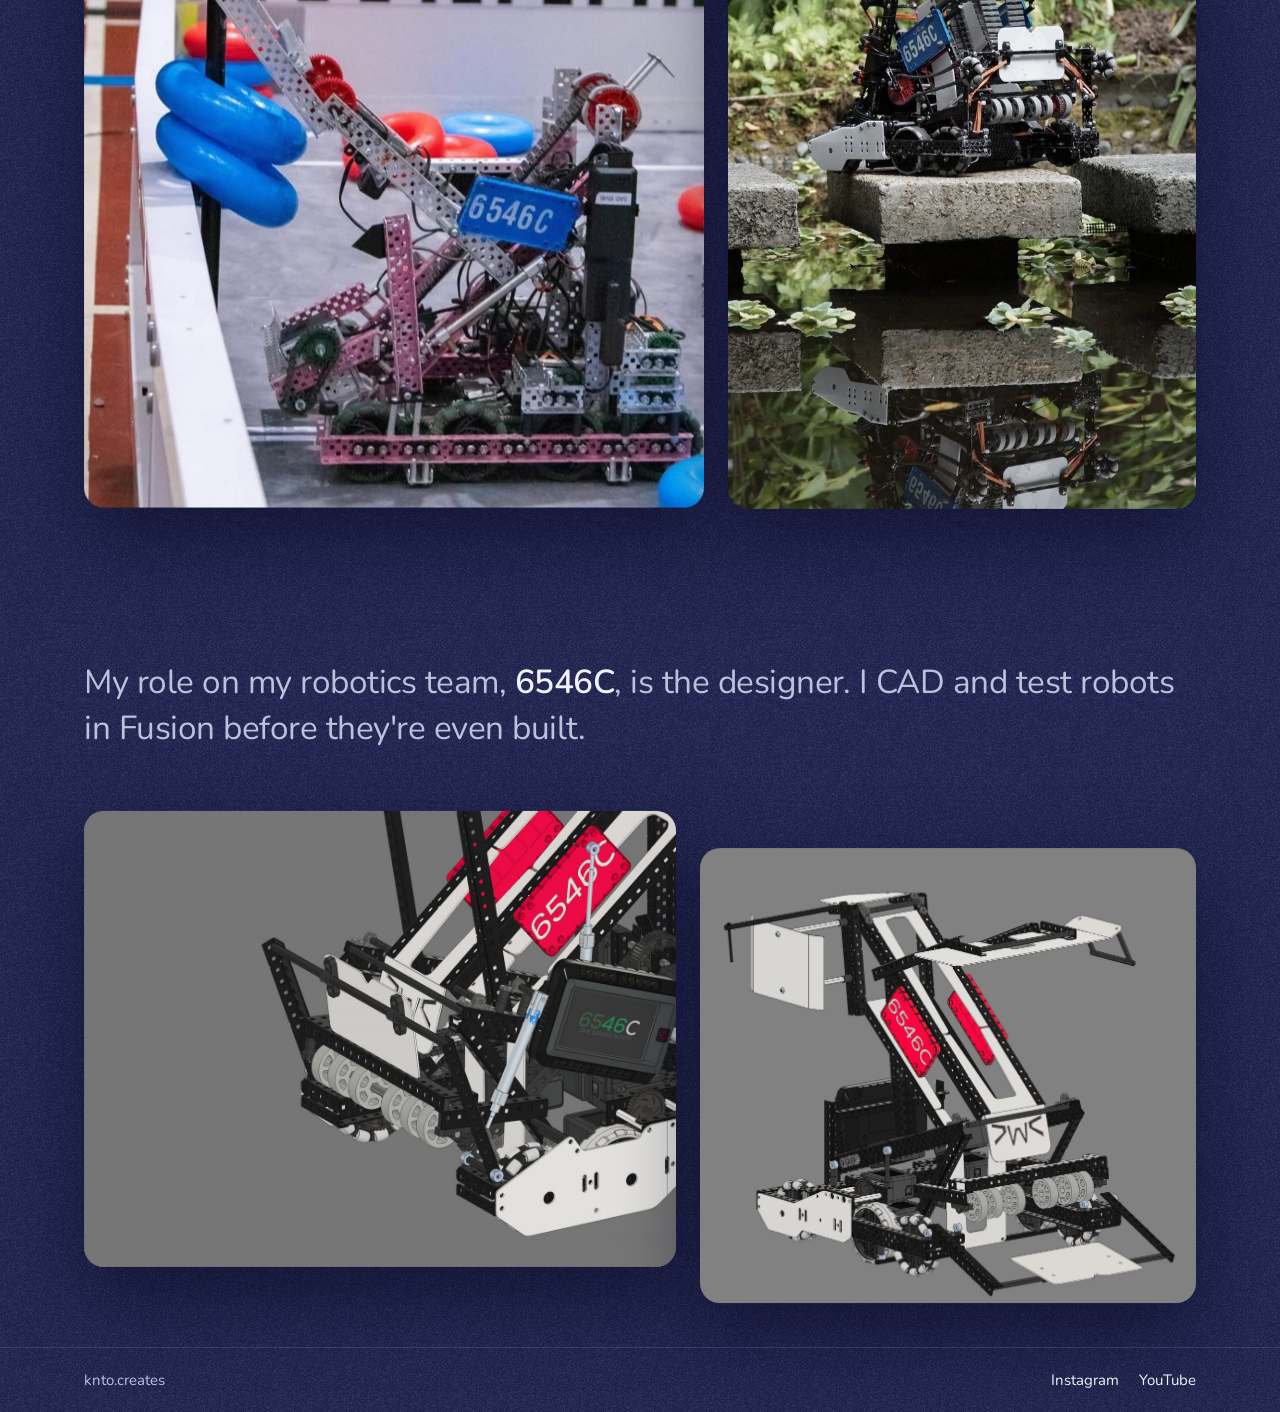
==== commit 1f5df2c2: "Crop red-plate match photo tight to the robot Co-Authored-By: Claude Opus 5.5 <noreply@anthropic.com" ====
--- a/about.html
+++ b/about.html
@@ -68,9 +68,9 @@
 
       <p class="story" data-reveal data-float="0.05">Here are some of our robots!</p>
 
-      <div class="pair" style="--a:1.5; --b:1.25">
+      <div class="pair" style="--a:1.5; --b:0.773">
         <figure data-reveal data-float="0.04"><img src="images/robot-6546c-formosa.jpg" width="1500" height="1000" loading="lazy" alt="Red-plated 6546C robot on the field" /></figure>
-        <figure data-reveal data-float="0.04" style="--i:1"><img src="images/robot-red-field.jpg" width="1125" height="900" loading="lazy" alt="Red-plated 6546C robot stacking cones during a match" /></figure>
+        <figure data-reveal data-float="0.04" style="--i:1"><img src="images/robot-red-field.jpg" width="765" height="990" loading="lazy" alt="Red-plated 6546C robot stacking cones during a match" /></figure>
       </div>
       <div class="pair" style="--a:0.844; --b:0.636">
         <figure data-reveal data-float="0.04"><img src="images/robot-blue-rings.jpg" width="814" height="964" loading="lazy" alt="Blue-plated 6546C robot scoring rings on a stake" /></figure>
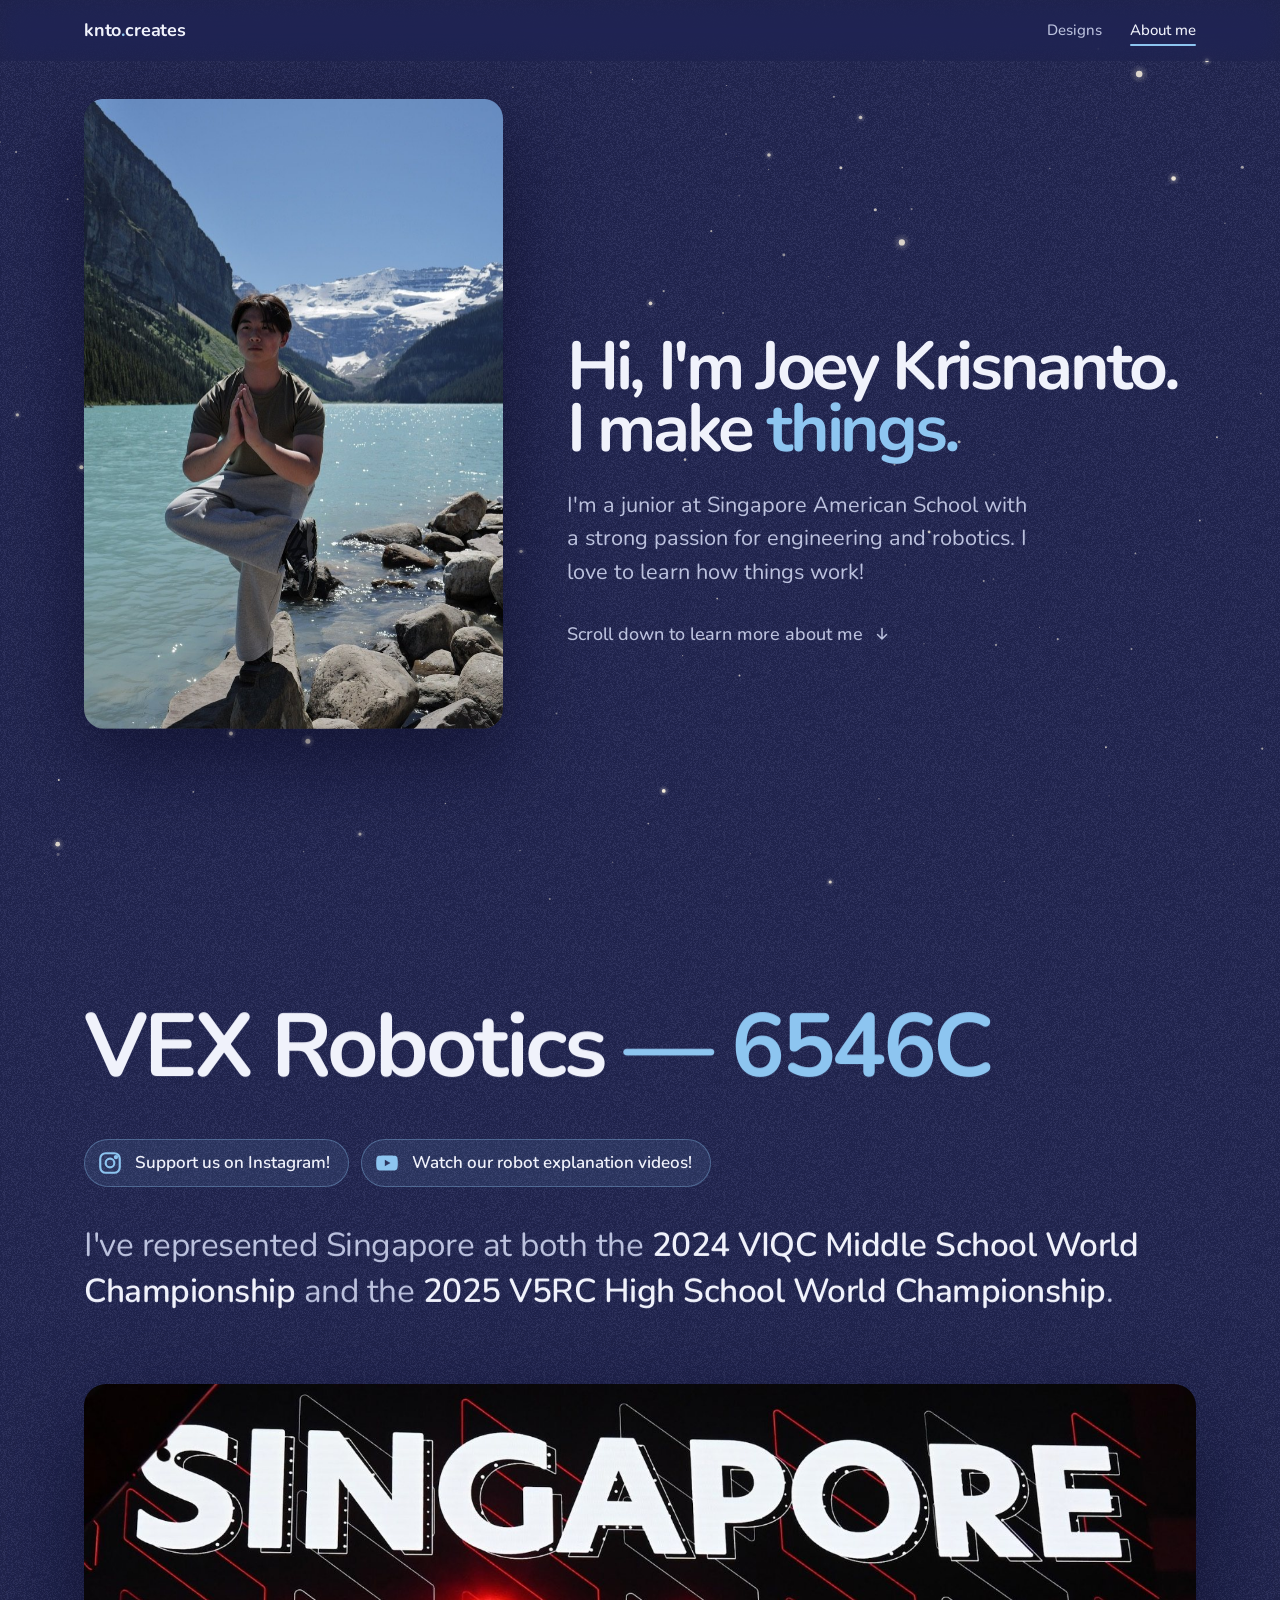
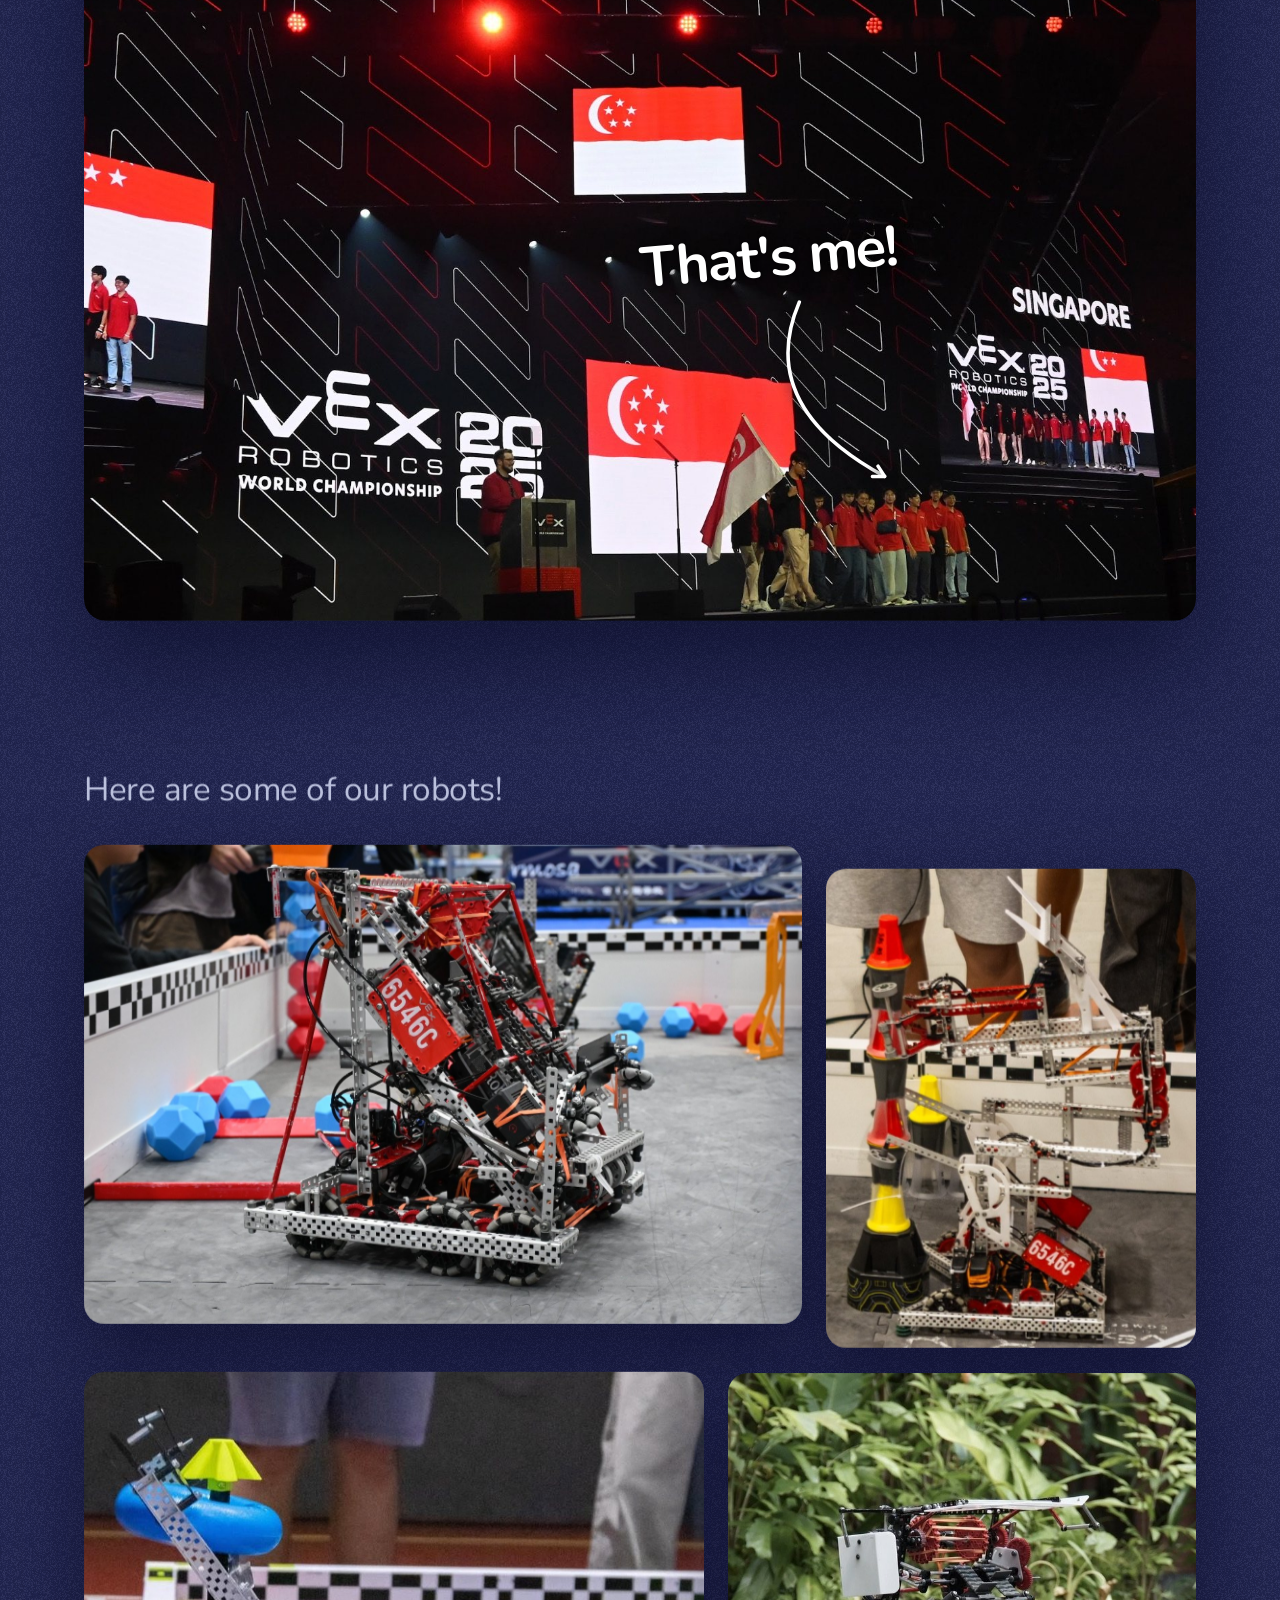
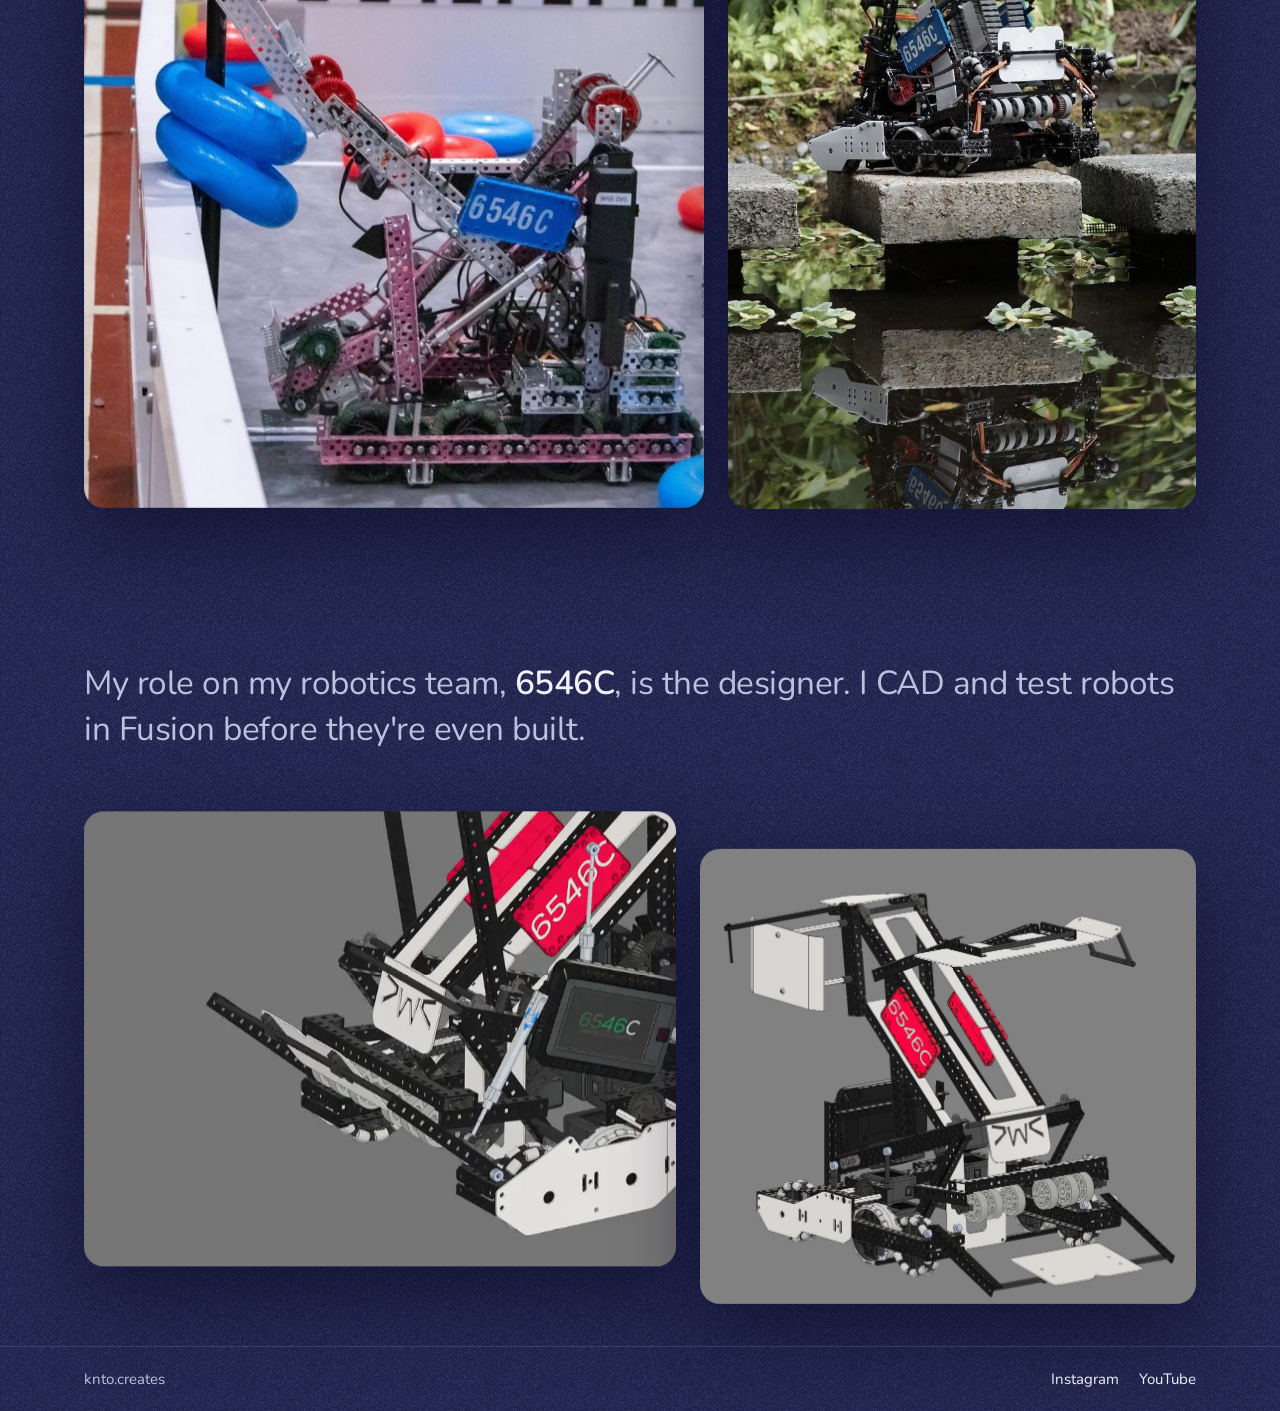
==== commit b4edd1a6: "Fall back to an animated image when the CAD clip can't autoplay Co-Authored-By: Claude Opus 5.5 <nor" ====
--- a/about.html
+++ b/about.html
@@ -123,7 +123,36 @@
     const vid = document.getElementById("cad-video");
     vid.muted = true; vid.defaultMuted = true;
     vid.addEventListener("loadedmetadata", () => (vid.playbackRate = 0.75));
-    new IntersectionObserver(([e]) => { if (e.isIntersecting) { vid.playbackRate = 0.75; vid.play().catch(() => {}); } else vid.pause(); }).observe(vid);
+    // Some browsers (iPhone Low Power Mode, Firefox/Safari autoplay blocking) refuse to
+    // autoplay video. If that happens, swap in an animated image, which always plays.
+    let swapped = false;
+    const toImage = () => {
+      if (swapped) return; swapped = true;
+      const img = new Image();
+      img.src = "media/robot-slider.webp?v=__V__";
+      img.alt = vid.getAttribute("aria-label");
+      img.width = 1280; img.height = 986;
+      img.style.cssText = "display:block;width:100%;height:auto";
+      vid.replaceWith(img);
+    };
+    const tryPlay = () => {
+      if (swapped) return;
+      vid.playbackRate = 0.75;
+      const p = vid.play();
+      if (p) p.catch(toImage);
+    };
+    vid.addEventListener("error", toImage);
+    new IntersectionObserver(([e]) => { if (e.isIntersecting) tryPlay(); else if (!swapped) vid.pause(); }).observe(vid);
+    // Belt and braces: if it is on screen but still not moving after 2s, swap.
+    setInterval(() => {
+      if (swapped) return;
+      const r = vid.getBoundingClientRect();
+      const onScreen = r.top < innerHeight && r.bottom > 0;
+      if (onScreen && document.visibilityState === "visible") {
+        const t = vid.currentTime;
+        setTimeout(() => { if (!swapped && vid.currentTime === t && vid.readyState >= 2) toImage(); }, 1500);
+      }
+    }, 2500);
   </script>
 </body>
 </html>
